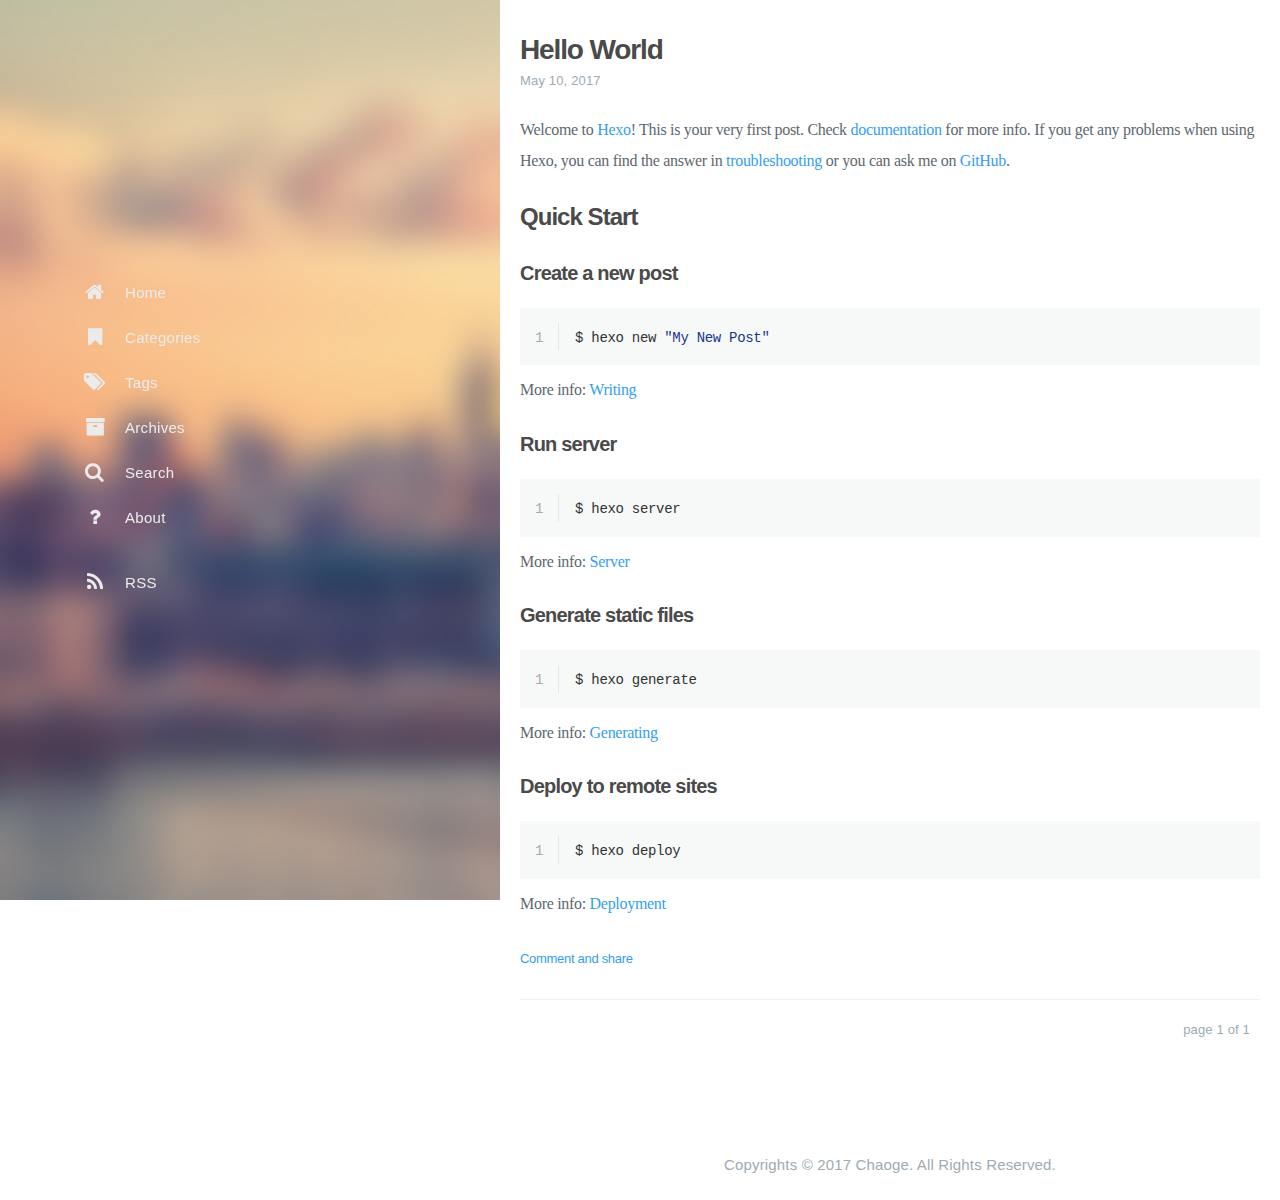
==== archives/index.html @ 32b18f2f "Site updated: 2017-05-10 16:02:55" ====
<!DOCTYPE html>
<html lang="null">
    
<head>
    <meta charset="UTF-8">
    <meta name="viewport" content="width=device-width, initial-scale=1">
    <meta name="generator" content="GOYO Site">
    <title>Archives - GOYO Site</title>
    <meta name="author" content="Chaoge">
    
    
    
    <meta property="og:type" content="blog">
<meta property="og:title" content="GOYO Site">
<meta property="og:url" content="http://dotpub.github.io/archives/index.html">
<meta property="og:site_name" content="GOYO Site">
<meta name="twitter:card" content="summary">
<meta name="twitter:title" content="GOYO Site">
    
    
        
    
    
    
    
    
    <!--STYLES-->
    <link rel="stylesheet" href="/assets/css/style-sxklfps8ywgfyyjcowvnb4gxdgt0zjts3hsguljmv9uqanxjbnitrovtbrek.min.css">
    <!--STYLES END-->
    
    
</head>

    <body>
        <div id="blog">
            <!-- Define author's picture -->


    

<header id="header" data-behavior="1">
    <i id="btn-open-sidebar" class="fa fa-lg fa-bars"></i>
    <div class="header-title">
        <a class="header-title-link" href="/ ">GOYO Site</a>
    </div>
    
        
            <a  class="header-right-picture "
                href="#about">
        
        
        </a>
    
</header>

            <!-- Define author's picture -->


<nav id="sidebar" data-behavior="1">
    <div class="sidebar-container">
        
        
            <ul class="sidebar-buttons">
            
                <li class="sidebar-button">
                    
                        <a  class="sidebar-button-link "
                             href="/ "
                            
                        >
                    
                        <i class="sidebar-button-icon fa fa-lg fa-home"></i>
                        <span class="sidebar-button-desc">Home</span>
                    </a>
            </li>
            
                <li class="sidebar-button">
                    
                        <a  class="sidebar-button-link "
                             href="/all-categories"
                            
                        >
                    
                        <i class="sidebar-button-icon fa fa-lg fa-bookmark"></i>
                        <span class="sidebar-button-desc">Categories</span>
                    </a>
            </li>
            
                <li class="sidebar-button">
                    
                        <a  class="sidebar-button-link "
                             href="/all-tags"
                            
                        >
                    
                        <i class="sidebar-button-icon fa fa-lg fa-tags"></i>
                        <span class="sidebar-button-desc">Tags</span>
                    </a>
            </li>
            
                <li class="sidebar-button">
                    
                        <a  class="sidebar-button-link "
                             href="/all-archives"
                            
                        >
                    
                        <i class="sidebar-button-icon fa fa-lg fa-archive"></i>
                        <span class="sidebar-button-desc">Archives</span>
                    </a>
            </li>
            
                <li class="sidebar-button">
                    
                        <a  class="sidebar-button-link open-algolia-search"
                             href="#search"
                            
                        >
                    
                        <i class="sidebar-button-icon fa fa-lg fa-search"></i>
                        <span class="sidebar-button-desc">Search</span>
                    </a>
            </li>
            
                <li class="sidebar-button">
                    
                        <a  class="sidebar-button-link "
                             href="#about"
                            
                        >
                    
                        <i class="sidebar-button-icon fa fa-lg fa-question"></i>
                        <span class="sidebar-button-desc">About</span>
                    </a>
            </li>
            
        </ul>
        
            <ul class="sidebar-buttons">
            
        </ul>
        
            <ul class="sidebar-buttons">
            
                <li class="sidebar-button">
                    
                        <a  class="sidebar-button-link "
                             href="/atom.xml"
                            
                        >
                    
                        <i class="sidebar-button-icon fa fa-lg fa-rss"></i>
                        <span class="sidebar-button-desc">RSS</span>
                    </a>
            </li>
            
        </ul>
        
    </div>
</nav>

            
            <div id="main" data-behavior="1"
                 class="
                        hasCoverMetaIn
                        ">
                
    <section class="postShorten-group main-content-wrap">
    
    
    <article class="postShorten postShorten--thumbnailimg-bottom" itemscope itemType="http://schema.org/BlogPosting">
        <div class="postShorten-wrap">
            
            <div class="postShorten-header">
                <h1 class="postShorten-title" itemprop="headline">
                    
                        <a class="link-unstyled" href="/2017/05/10/hello-world/">
                            Hello World
                        </a>
                    
                </h1>
                <div class="postShorten-meta">
    <time itemprop="datePublished" datetime="2017-05-10T15:37:18+08:00">
	
		    May 10, 2017
    	
    </time>
    
</div>

            </div>
            
                <div class="postShorten-content" itemprop="articleBody">
                    <p>Welcome to <a href="https://hexo.io/" target="_blank" rel="external">Hexo</a>! This is your very first post. Check <a href="https://hexo.io/docs/" target="_blank" rel="external">documentation</a> for more info. If you get any problems when using Hexo, you can find the answer in <a href="https://hexo.io/docs/troubleshooting.html" target="_blank" rel="external">troubleshooting</a> or you can ask me on <a href="https://github.com/hexojs/hexo/issues" target="_blank" rel="external">GitHub</a>.</p>
<h2 id="Quick-Start"><a href="#Quick-Start" class="headerlink" title="Quick Start"></a>Quick Start</h2><h3 id="Create-a-new-post"><a href="#Create-a-new-post" class="headerlink" title="Create a new post"></a>Create a new post</h3><figure class="highlight bash"><table><tr><td class="gutter"><pre><div class="line">1</div></pre></td><td class="code"><pre><div class="line">$ hexo new <span class="string">"My New Post"</span></div></pre></td></tr></table></figure>
<p>More info: <a href="https://hexo.io/docs/writing.html" target="_blank" rel="external">Writing</a></p>
<h3 id="Run-server"><a href="#Run-server" class="headerlink" title="Run server"></a>Run server</h3><figure class="highlight bash"><table><tr><td class="gutter"><pre><div class="line">1</div></pre></td><td class="code"><pre><div class="line">$ hexo server</div></pre></td></tr></table></figure>
<p>More info: <a href="https://hexo.io/docs/server.html" target="_blank" rel="external">Server</a></p>
<h3 id="Generate-static-files"><a href="#Generate-static-files" class="headerlink" title="Generate static files"></a>Generate static files</h3><figure class="highlight bash"><table><tr><td class="gutter"><pre><div class="line">1</div></pre></td><td class="code"><pre><div class="line">$ hexo generate</div></pre></td></tr></table></figure>
<p>More info: <a href="https://hexo.io/docs/generating.html" target="_blank" rel="external">Generating</a></p>
<h3 id="Deploy-to-remote-sites"><a href="#Deploy-to-remote-sites" class="headerlink" title="Deploy to remote sites"></a>Deploy to remote sites</h3><figure class="highlight bash"><table><tr><td class="gutter"><pre><div class="line">1</div></pre></td><td class="code"><pre><div class="line">$ hexo deploy</div></pre></td></tr></table></figure>
<p>More info: <a href="https://hexo.io/docs/deployment.html" target="_blank" rel="external">Deployment</a></p>

                    
                        
                    
                    
                        <p>
                            <a href="/2017/05/10/hello-world/#post-footer" class="postShorten-excerpt_link link">
                                Comment and share
                            </a>
                        </p>
                    
                </div>
            
        </div>
        
    </article>
    
    <div class="pagination-bar">
    <ul class="pagination">
        
        
        <li class="pagination-number">page 1 of 1</li>
    </ul>
</div>

</section>



                <footer id="footer" class="main-content-wrap">
    <span class="copyrights">
        Copyrights &copy; 2017 Chaoge. All Rights Reserved.
    </span>
</footer>

            </div>
            
        </div>
        


<div id="about">
    <div id="about-card">
        <div id="about-btn-close">
            <i class="fa fa-remove"></i>
        </div>
        
            <h4 id="about-card-name">Chaoge</h4>
        
            <div id="about-card-bio"><p>author.bio</p>
</div>
        
        
            <div id="about-card-job">
                <i class="fa fa-briefcase"></i>
                <br/>
                <p>author.job</p>

            </div>
        
        
    </div>
</div>

        <div id="algolia-search-modal" class="modal-container">
    <div class="modal">
        <div class="modal-header">
            <span class="close-button"><i class="fa fa-close"></i></span>
            <a href="https://algolia.com" target="_blank" rel="noopener" class="searchby-algolia text-color-light link-unstyled">
                <span class="searchby-algolia-text text-color-light text-small">by</span>
                <img class="searchby-algolia-logo" src="https://www.algolia.com/static_assets/images/press/downloads/algolia-light.svg">
            </a>
            <i class="search-icon fa fa-search"></i>
            <form id="algolia-search-form">
                <input type="text" id="algolia-search-input" name="search"
                    class="form-control input--large search-input" placeholder="Search "
                    />
            </form>
        </div>
        <div class="modal-body">
            <div class="no-result text-color-light text-center">no post found</div>
            <div class="results">
                
                <div class="media">
                    
                    <div class="media-body">
                        <a class="link-unstyled" href="http://dotpub.github.io/2017/05/10/hello-world/">
                            <h3 class="media-heading">Hello World</h3>
                        </a>
                        <span class="media-meta">
                            <span class="media-date text-small">
                                
                                    May 10, 2017
                                
                            </span>
                        </span>
                        <div class="media-content hide-xs font-merryweather"></div>
                    </div>
                    <div style="clear:both;"></div>
                    <hr>
                </div>
                
            </div>
        </div>
        <div class="modal-footer">
            <p class="results-count text-medium"
                data-message-zero="no post found"
                data-message-one="1 post found"
                data-message-other="{n} posts found">
                1 post found
            </p>
        </div>
    </div>
</div>

        
<div id="cover" style="background-image:url('/assets/images/cover.jpg');"></div>
        <!--SCRIPTS-->
<script src="/assets/js/script-ivwiy10zeb8fifc4swnhkwneuk64y53w2scmdmtp8thi9cqfxh31aowtroaz.min.js"></script>
<!--SCRIPTS END-->


    </body>
</html>
---- assets/css/style-sxklfps8ywgfyyjcowvnb4gxdgt0zjts3hsguljmv9uqanxjbnitrovtbrek.min.css ----
@charset "UTF-8";/*!
 *  Font Awesome 4.3.0 by @davegandy - http://fontawesome.io - @fontawesome
 *  License - http://fontawesome.io/license (Font: SIL OFL 1.1, CSS: MIT License)
 */.fa,.fa-stack{display:inline-block}.fancybox-nav,html{-webkit-tap-highlight-color:transparent}#header,.post-header-cover{-webkit-backface-visibility:hidden;-webkit-perspective:1000}@font-face{font-family:FontAwesome;src:url(../fonts/fontawesome-webfont.eot?v=4.3.0);src:url(../fonts/fontawesome-webfont.eot?#iefix&v=4.3.0) format('embedded-opentype'),url(../fonts/fontawesome-webfont.woff2?v=4.3.0) format('woff2'),url(../fonts/fontawesome-webfont.woff?v=4.3.0) format('woff'),url(../fonts/fontawesome-webfont.ttf?v=4.3.0) format('truetype'),url(../fonts/fontawesome-webfont.svg?v=4.3.0#fontawesomeregular) format('svg');font-weight:400;font-style:normal}.fa{font:normal normal normal 14px/1 FontAwesome;font-size:inherit;text-rendering:auto;-webkit-font-smoothing:antialiased;-moz-osx-font-smoothing:grayscale;transform:translate(0,0)}.fa-lg{font-size:1.33333333em;line-height:.75em;vertical-align:-15%}.fa-2x{font-size:2em}.fa-3x{font-size:3em}.fa-4x{font-size:4em}.fa-5x{font-size:5em}.fa-fw{width:1.28571429em;text-align:center}.fa-ul{padding-left:0;margin-left:2.14285714em;list-style-type:none}.fa-ul>li{position:relative}.fa-li{position:absolute;left:-2.14285714em;width:2.14285714em;top:.14285714em;text-align:center}.fa-li.fa-lg{left:-1.85714286em}.fa-border{padding:.2em .25em .15em;border:.08em solid #eee;border-radius:.1em}.pull-right{float:right}.pull-left{float:left}.fa.pull-left{margin-right:.3em}.fa.pull-right{margin-left:.3em}.fa-spin{-webkit-animation:fa-spin 2s infinite linear;animation:fa-spin 2s infinite linear}.fa-pulse{-webkit-animation:fa-spin 1s infinite steps(8);animation:fa-spin 1s infinite steps(8)}@-webkit-keyframes fa-spin{0%{-webkit-transform:rotate(0);transform:rotate(0)}100%{-webkit-transform:rotate(359deg);transform:rotate(359deg)}}@keyframes fa-spin{0%{-webkit-transform:rotate(0);transform:rotate(0)}100%{-webkit-transform:rotate(359deg);transform:rotate(359deg)}}.fa-rotate-90{filter:progid:DXImageTransform.Microsoft.BasicImage(rotation=1);-webkit-transform:rotate(90deg);-ms-transform:rotate(90deg);transform:rotate(90deg)}.fa-rotate-180{filter:progid:DXImageTransform.Microsoft.BasicImage(rotation=2);-webkit-transform:rotate(180deg);-ms-transform:rotate(180deg);transform:rotate(180deg)}.fa-rotate-270{filter:progid:DXImageTransform.Microsoft.BasicImage(rotation=3);-webkit-transform:rotate(270deg);-ms-transform:rotate(270deg);transform:rotate(270deg)}.fa-flip-horizontal{filter:progid:DXImageTransform.Microsoft.BasicImage(rotation=0, mirror=1);-webkit-transform:scale(-1,1);-ms-transform:scale(-1,1);transform:scale(-1,1)}.fa-flip-vertical{filter:progid:DXImageTransform.Microsoft.BasicImage(rotation=2, mirror=1);-webkit-transform:scale(1,-1);-ms-transform:scale(1,-1);transform:scale(1,-1)}:root .fa-flip-horizontal,:root .fa-flip-vertical,:root .fa-rotate-180,:root .fa-rotate-270,:root .fa-rotate-90{filter:none}.fa-stack{position:relative;width:2em;height:2em;line-height:2em;vertical-align:middle}.fa-stack-1x,.fa-stack-2x{position:absolute;left:0;width:100%;text-align:center}.fa-stack-1x{line-height:inherit}.fa-stack-2x{font-size:2em}.fa-inverse{color:#fff}.fa-glass:before{content:"\f000"}.fa-music:before{content:"\f001"}.fa-search:before{content:"\f002"}.fa-envelope-o:before{content:"\f003"}.fa-heart:before{content:"\f004"}.fa-star:before{content:"\f005"}.fa-star-o:before{content:"\f006"}.fa-user:before{content:"\f007"}.fa-film:before{content:"\f008"}.fa-th-large:before{content:"\f009"}.fa-th:before{content:"\f00a"}.fa-th-list:before{content:"\f00b"}.fa-check:before{content:"\f00c"}.fa-close:before,.fa-remove:before,.fa-times:before{content:"\f00d"}.fa-search-plus:before{content:"\f00e"}.fa-search-minus:before{content:"\f010"}.fa-power-off:before{content:"\f011"}.fa-signal:before{content:"\f012"}.fa-cog:before,.fa-gear:before{content:"\f013"}.fa-trash-o:before{content:"\f014"}.fa-home:before{content:"\f015"}.fa-file-o:before{content:"\f016"}.fa-clock-o:before{content:"\f017"}.fa-road:before{content:"\f018"}.fa-download:before{content:"\f019"}.fa-arrow-circle-o-down:before{content:"\f01a"}.fa-arrow-circle-o-up:before{content:"\f01b"}.fa-inbox:before{content:"\f01c"}.fa-play-circle-o:before{content:"\f01d"}.fa-repeat:before,.fa-rotate-right:before{content:"\f01e"}.fa-refresh:before{content:"\f021"}.fa-list-alt:before{content:"\f022"}.fa-lock:before{content:"\f023"}.fa-flag:before{content:"\f024"}.fa-headphones:before{content:"\f025"}.fa-volume-off:before{content:"\f026"}.fa-volume-down:before{content:"\f027"}.fa-volume-up:before{content:"\f028"}.fa-qrcode:before{content:"\f029"}.fa-barcode:before{content:"\f02a"}.fa-tag:before{content:"\f02b"}.fa-tags:before{content:"\f02c"}.fa-book:before{content:"\f02d"}.fa-bookmark:before{content:"\f02e"}.fa-print:before{content:"\f02f"}.fa-camera:before{content:"\f030"}.fa-font:before{content:"\f031"}.fa-bold:before{content:"\f032"}.fa-italic:before{content:"\f033"}.fa-text-height:before{content:"\f034"}.fa-text-width:before{content:"\f035"}.fa-align-left:before{content:"\f036"}.fa-align-center:before{content:"\f037"}.fa-align-right:before{content:"\f038"}.fa-align-justify:before{content:"\f039"}.fa-list:before{content:"\f03a"}.fa-dedent:before,.fa-outdent:before{content:"\f03b"}.fa-indent:before{content:"\f03c"}.fa-video-camera:before{content:"\f03d"}.fa-image:before,.fa-photo:before,.fa-picture-o:before{content:"\f03e"}.fa-pencil:before{content:"\f040"}.fa-map-marker:before{content:"\f041"}.fa-adjust:before{content:"\f042"}.fa-tint:before{content:"\f043"}.fa-edit:before,.fa-pencil-square-o:before{content:"\f044"}.fa-share-square-o:before{content:"\f045"}.fa-check-square-o:before{content:"\f046"}.fa-arrows:before{content:"\f047"}.fa-step-backward:before{content:"\f048"}.fa-fast-backward:before{content:"\f049"}.fa-backward:before{content:"\f04a"}.fa-play:before{content:"\f04b"}.fa-pause:before{content:"\f04c"}.fa-stop:before{content:"\f04d"}.fa-forward:before{content:"\f04e"}.fa-fast-forward:before{content:"\f050"}.fa-step-forward:before{content:"\f051"}.fa-eject:before{content:"\f052"}.fa-chevron-left:before{content:"\f053"}.fa-chevron-right:before{content:"\f054"}.fa-plus-circle:before{content:"\f055"}.fa-minus-circle:before{content:"\f056"}.fa-times-circle:before{content:"\f057"}.fa-check-circle:before{content:"\f058"}.fa-question-circle:before{content:"\f059"}.alert.info:not(.no-icon):before,.fa-info-circle:before{content:"\f05a"}.fa-crosshairs:before{content:"\f05b"}.fa-times-circle-o:before{content:"\f05c"}.fa-check-circle-o:before{content:"\f05d"}.fa-ban:before{content:"\f05e"}.fa-arrow-left:before{content:"\f060"}.fa-arrow-right:before{content:"\f061"}.fa-arrow-up:before{content:"\f062"}.fa-arrow-down:before{content:"\f063"}.fa-mail-forward:before,.fa-share:before{content:"\f064"}.fa-expand:before{content:"\f065"}.fa-compress:before{content:"\f066"}.fa-plus:before{content:"\f067"}.fa-minus:before{content:"\f068"}.fa-asterisk:before{content:"\f069"}.fa-exclamation-circle:before{content:"\f06a"}.fa-gift:before{content:"\f06b"}.fa-leaf:before{content:"\f06c"}.fa-fire:before{content:"\f06d"}.fa-eye:before{content:"\f06e"}.fa-eye-slash:before{content:"\f070"}.fa-exclamation-triangle:before,.fa-warning:before{content:"\f071"}.fa-plane:before{content:"\f072"}.fa-calendar:before{content:"\f073"}.fa-random:before{content:"\f074"}.fa-comment:before{content:"\f075"}.fa-magnet:before{content:"\f076"}.fa-chevron-up:before{content:"\f077"}.fa-chevron-down:before{content:"\f078"}.fa-retweet:before{content:"\f079"}.fa-shopping-cart:before{content:"\f07a"}.fa-folder:before{content:"\f07b"}.fa-folder-open:before{content:"\f07c"}.fa-arrows-v:before{content:"\f07d"}.fa-arrows-h:before{content:"\f07e"}.fa-bar-chart-o:before,.fa-bar-chart:before{content:"\f080"}.fa-twitter-square:before{content:"\f081"}.fa-facebook-square:before{content:"\f082"}.fa-camera-retro:before{content:"\f083"}.fa-key:before{content:"\f084"}.fa-cogs:before,.fa-gears:before{content:"\f085"}.fa-comments:before{content:"\f086"}.fa-thumbs-o-up:before{content:"\f087"}.fa-thumbs-o-down:before{content:"\f088"}.fa-star-half:before{content:"\f089"}.fa-heart-o:before{content:"\f08a"}.fa-sign-out:before{content:"\f08b"}.fa-linkedin-square:before{content:"\f08c"}.fa-thumb-tack:before{content:"\f08d"}.fa-external-link:before{content:"\f08e"}.fa-sign-in:before{content:"\f090"}.fa-trophy:before{content:"\f091"}.fa-github-square:before{content:"\f092"}.fa-upload:before{content:"\f093"}.fa-lemon-o:before{content:"\f094"}.fa-phone:before{content:"\f095"}.fa-square-o:before{content:"\f096"}.fa-bookmark-o:before{content:"\f097"}.fa-phone-square:before{content:"\f098"}.fa-twitter:before{content:"\f099"}.fa-facebook-f:before,.fa-facebook:before{content:"\f09a"}.fa-github:before{content:"\f09b"}.fa-unlock:before{content:"\f09c"}.fa-credit-card:before{content:"\f09d"}.fa-rss:before{content:"\f09e"}.fa-hdd-o:before{content:"\f0a0"}.fa-bullhorn:before{content:"\f0a1"}.fa-bell:before{content:"\f0f3"}.fa-certificate:before{content:"\f0a3"}.fa-hand-o-right:before{content:"\f0a4"}.fa-hand-o-left:before{content:"\f0a5"}.fa-hand-o-up:before{content:"\f0a6"}.fa-hand-o-down:before{content:"\f0a7"}.fa-arrow-circle-left:before{content:"\f0a8"}.fa-arrow-circle-right:before{content:"\f0a9"}.fa-arrow-circle-up:before{content:"\f0aa"}.fa-arrow-circle-down:before{content:"\f0ab"}.fa-globe:before{content:"\f0ac"}.fa-wrench:before{content:"\f0ad"}.fa-tasks:before{content:"\f0ae"}.fa-filter:before{content:"\f0b0"}.fa-briefcase:before{content:"\f0b1"}.fa-arrows-alt:before{content:"\f0b2"}.fa-group:before,.fa-users:before{content:"\f0c0"}.fa-chain:before,.fa-link:before{content:"\f0c1"}.fa-cloud:before{content:"\f0c2"}.fa-flask:before{content:"\f0c3"}.fa-cut:before,.fa-scissors:before{content:"\f0c4"}.fa-copy:before,.fa-files-o:before{content:"\f0c5"}.fa-paperclip:before{content:"\f0c6"}.fa-floppy-o:before,.fa-save:before{content:"\f0c7"}.fa-square:before{content:"\f0c8"}.fa-bars:before,.fa-navicon:before,.fa-reorder:before{content:"\f0c9"}.fa-list-ul:before{content:"\f0ca"}.fa-list-ol:before{content:"\f0cb"}.fa-strikethrough:before{content:"\f0cc"}.fa-underline:before{content:"\f0cd"}.fa-table:before{content:"\f0ce"}.fa-magic:before{content:"\f0d0"}.fa-truck:before{content:"\f0d1"}.fa-pinterest:before{content:"\f0d2"}.fa-pinterest-square:before{content:"\f0d3"}.fa-google-plus-square:before{content:"\f0d4"}.fa-google-plus:before{content:"\f0d5"}.fa-money:before{content:"\f0d6"}.fa-caret-down:before{content:"\f0d7"}.fa-caret-up:before{content:"\f0d8"}.fa-caret-left:before{content:"\f0d9"}.fa-caret-right:before{content:"\f0da"}.fa-columns:before{content:"\f0db"}.fa-sort:before,.fa-unsorted:before{content:"\f0dc"}.fa-sort-desc:before,.fa-sort-down:before{content:"\f0dd"}.fa-sort-asc:before,.fa-sort-up:before{content:"\f0de"}.fa-envelope:before{content:"\f0e0"}.fa-linkedin:before{content:"\f0e1"}.fa-rotate-left:before,.fa-undo:before{content:"\f0e2"}.fa-gavel:before,.fa-legal:before{content:"\f0e3"}.fa-dashboard:before,.fa-tachometer:before{content:"\f0e4"}.fa-comment-o:before{content:"\f0e5"}.fa-comments-o:before{content:"\f0e6"}.fa-bolt:before,.fa-flash:before{content:"\f0e7"}.fa-sitemap:before{content:"\f0e8"}.fa-umbrella:before{content:"\f0e9"}.fa-clipboard:before,.fa-paste:before{content:"\f0ea"}.fa-lightbulb-o:before{content:"\f0eb"}.fa-exchange:before{content:"\f0ec"}.fa-cloud-download:before{content:"\f0ed"}.fa-cloud-upload:before{content:"\f0ee"}.fa-user-md:before{content:"\f0f0"}.fa-stethoscope:before{content:"\f0f1"}.fa-suitcase:before{content:"\f0f2"}.fa-bell-o:before{content:"\f0a2"}.fa-coffee:before{content:"\f0f4"}.fa-cutlery:before{content:"\f0f5"}.fa-file-text-o:before{content:"\f0f6"}.fa-building-o:before{content:"\f0f7"}.fa-hospital-o:before{content:"\f0f8"}.fa-ambulance:before{content:"\f0f9"}.fa-medkit:before{content:"\f0fa"}.fa-fighter-jet:before{content:"\f0fb"}.fa-beer:before{content:"\f0fc"}.fa-h-square:before{content:"\f0fd"}.fa-plus-square:before{content:"\f0fe"}.fa-angle-double-left:before{content:"\f100"}.fa-angle-double-right:before{content:"\f101"}.fa-angle-double-up:before{content:"\f102"}.fa-angle-double-down:before{content:"\f103"}.fa-angle-left:before{content:"\f104"}.fa-angle-right:before{content:"\f105"}.fa-angle-up:before{content:"\f106"}.fa-angle-down:before{content:"\f107"}.fa-desktop:before{content:"\f108"}.fa-laptop:before{content:"\f109"}.fa-tablet:before{content:"\f10a"}.fa-mobile-phone:before,.fa-mobile:before{content:"\f10b"}.fa-circle-o:before{content:"\f10c"}.fa-quote-left:before{content:"\f10d"}.fa-quote-right:before{content:"\f10e"}.fa-spinner:before{content:"\f110"}.fa-circle:before{content:"\f111"}.fa-mail-reply:before,.fa-reply:before{content:"\f112"}.fa-github-alt:before{content:"\f113"}.fa-folder-o:before{content:"\f114"}.fa-folder-open-o:before{content:"\f115"}.fa-smile-o:before{content:"\f118"}.fa-frown-o:before{content:"\f119"}.fa-meh-o:before{content:"\f11a"}.fa-gamepad:before{content:"\f11b"}.fa-keyboard-o:before{content:"\f11c"}.fa-flag-o:before{content:"\f11d"}.fa-flag-checkered:before{content:"\f11e"}.fa-terminal:before{content:"\f120"}.fa-code:before{content:"\f121"}.fa-mail-reply-all:before,.fa-reply-all:before{content:"\f122"}.fa-star-half-empty:before,.fa-star-half-full:before,.fa-star-half-o:before{content:"\f123"}.fa-location-arrow:before{content:"\f124"}.fa-crop:before{content:"\f125"}.fa-code-fork:before{content:"\f126"}.fa-chain-broken:before,.fa-unlink:before{content:"\f127"}.fa-question:before{content:"\f128"}.fa-info:before{content:"\f129"}.fa-exclamation:before{content:"\f12a"}.fa-superscript:before{content:"\f12b"}.fa-subscript:before{content:"\f12c"}.fa-eraser:before{content:"\f12d"}.fa-puzzle-piece:before{content:"\f12e"}.fa-microphone:before{content:"\f130"}.fa-microphone-slash:before{content:"\f131"}.fa-shield:before{content:"\f132"}.fa-calendar-o:before{content:"\f133"}.fa-fire-extinguisher:before{content:"\f134"}.fa-rocket:before{content:"\f135"}.fa-maxcdn:before{content:"\f136"}.fa-chevron-circle-left:before{content:"\f137"}.fa-chevron-circle-right:before{content:"\f138"}.fa-chevron-circle-up:before{content:"\f139"}.fa-chevron-circle-down:before{content:"\f13a"}.fa-html5:before{content:"\f13b"}.fa-css3:before{content:"\f13c"}.fa-anchor:before{content:"\f13d"}.fa-unlock-alt:before{content:"\f13e"}.fa-bullseye:before{content:"\f140"}.fa-ellipsis-h:before{content:"\f141"}.fa-ellipsis-v:before{content:"\f142"}.fa-rss-square:before{content:"\f143"}.fa-play-circle:before{content:"\f144"}.fa-ticket:before{content:"\f145"}.fa-minus-square:before{content:"\f146"}.fa-minus-square-o:before{content:"\f147"}.fa-level-up:before{content:"\f148"}.fa-level-down:before{content:"\f149"}.fa-check-square:before{content:"\f14a"}.fa-pencil-square:before{content:"\f14b"}.fa-external-link-square:before{content:"\f14c"}.fa-share-square:before{content:"\f14d"}.fa-compass:before{content:"\f14e"}.fa-caret-square-o-down:before,.fa-toggle-down:before{content:"\f150"}.fa-caret-square-o-up:before,.fa-toggle-up:before{content:"\f151"}.fa-caret-square-o-right:before,.fa-toggle-right:before{content:"\f152"}.fa-eur:before,.fa-euro:before{content:"\f153"}.fa-gbp:before{content:"\f154"}.fa-dollar:before,.fa-usd:before{content:"\f155"}.fa-inr:before,.fa-rupee:before{content:"\f156"}.fa-cny:before,.fa-jpy:before,.fa-rmb:before,.fa-yen:before{content:"\f157"}.fa-rouble:before,.fa-rub:before,.fa-ruble:before{content:"\f158"}.fa-krw:before,.fa-won:before{content:"\f159"}.fa-bitcoin:before,.fa-btc:before{content:"\f15a"}.fa-file:before{content:"\f15b"}.fa-file-text:before{content:"\f15c"}.fa-sort-alpha-asc:before{content:"\f15d"}.fa-sort-alpha-desc:before{content:"\f15e"}.fa-sort-amount-asc:before{content:"\f160"}.fa-sort-amount-desc:before{content:"\f161"}.fa-sort-numeric-asc:before{content:"\f162"}.fa-sort-numeric-desc:before{content:"\f163"}.fa-thumbs-up:before{content:"\f164"}.fa-thumbs-down:before{content:"\f165"}.fa-youtube-square:before{content:"\f166"}.fa-youtube:before{content:"\f167"}.fa-xing:before{content:"\f168"}.fa-xing-square:before{content:"\f169"}.fa-youtube-play:before{content:"\f16a"}.fa-dropbox:before{content:"\f16b"}.fa-stack-overflow:before{content:"\f16c"}.fa-instagram:before{content:"\f16d"}.fa-flickr:before{content:"\f16e"}.fa-adn:before{content:"\f170"}.fa-bitbucket:before{content:"\f171"}.fa-bitbucket-square:before{content:"\f172"}.fa-tumblr:before{content:"\f173"}.fa-tumblr-square:before{content:"\f174"}.fa-long-arrow-down:before{content:"\f175"}.fa-long-arrow-up:before{content:"\f176"}.fa-long-arrow-left:before{content:"\f177"}.fa-long-arrow-right:before{content:"\f178"}.fa-apple:before{content:"\f179"}.fa-windows:before{content:"\f17a"}.fa-android:before{content:"\f17b"}.fa-linux:before{content:"\f17c"}.fa-dribbble:before{content:"\f17d"}.fa-skype:before{content:"\f17e"}.fa-foursquare:before{content:"\f180"}.fa-trello:before{content:"\f181"}.fa-female:before{content:"\f182"}.fa-male:before{content:"\f183"}.fa-gittip:before,.fa-gratipay:before{content:"\f184"}.fa-sun-o:before{content:"\f185"}.fa-moon-o:before{content:"\f186"}.fa-archive:before{content:"\f187"}.fa-bug:before{content:"\f188"}.fa-vk:before{content:"\f189"}.fa-weibo:before{content:"\f18a"}.fa-renren:before{content:"\f18b"}.fa-pagelines:before{content:"\f18c"}.fa-stack-exchange:before{content:"\f18d"}.fa-arrow-circle-o-right:before{content:"\f18e"}.fa-arrow-circle-o-left:before{content:"\f190"}.fa-caret-square-o-left:before,.fa-toggle-left:before{content:"\f191"}.fa-dot-circle-o:before{content:"\f192"}.fa-wheelchair:before{content:"\f193"}.fa-vimeo-square:before{content:"\f194"}.fa-try:before,.fa-turkish-lira:before{content:"\f195"}.fa-plus-square-o:before{content:"\f196"}.fa-space-shuttle:before{content:"\f197"}.fa-slack:before{content:"\f198"}.fa-envelope-square:before{content:"\f199"}.fa-wordpress:before{content:"\f19a"}.fa-openid:before{content:"\f19b"}.fa-bank:before,.fa-institution:before,.fa-university:before{content:"\f19c"}.fa-graduation-cap:before,.fa-mortar-board:before{content:"\f19d"}.fa-yahoo:before{content:"\f19e"}.fa-google:before{content:"\f1a0"}.fa-reddit:before{content:"\f1a1"}.fa-reddit-square:before{content:"\f1a2"}.fa-stumbleupon-circle:before{content:"\f1a3"}.fa-stumbleupon:before{content:"\f1a4"}.fa-delicious:before{content:"\f1a5"}.fa-digg:before{content:"\f1a6"}.fa-pied-piper:before{content:"\f1a7"}.fa-pied-piper-alt:before{content:"\f1a8"}.fa-drupal:before{content:"\f1a9"}.fa-joomla:before{content:"\f1aa"}.fa-language:before{content:"\f1ab"}.fa-fax:before{content:"\f1ac"}.fa-building:before{content:"\f1ad"}.fa-child:before{content:"\f1ae"}.fa-paw:before{content:"\f1b0"}.fa-spoon:before{content:"\f1b1"}.fa-cube:before{content:"\f1b2"}.fa-cubes:before{content:"\f1b3"}.fa-behance:before{content:"\f1b4"}.fa-behance-square:before{content:"\f1b5"}.fa-steam:before{content:"\f1b6"}.fa-steam-square:before{content:"\f1b7"}.fa-recycle:before{content:"\f1b8"}.fa-automobile:before,.fa-car:before{content:"\f1b9"}.fa-cab:before,.fa-taxi:before{content:"\f1ba"}.fa-tree:before{content:"\f1bb"}.fa-spotify:before{content:"\f1bc"}.fa-deviantart:before{content:"\f1bd"}.fa-soundcloud:before{content:"\f1be"}.fa-database:before{content:"\f1c0"}.fa-file-pdf-o:before{content:"\f1c1"}.fa-file-word-o:before{content:"\f1c2"}.fa-file-excel-o:before{content:"\f1c3"}.fa-file-powerpoint-o:before{content:"\f1c4"}.fa-file-image-o:before,.fa-file-photo-o:before,.fa-file-picture-o:before{content:"\f1c5"}.fa-file-archive-o:before,.fa-file-zip-o:before{content:"\f1c6"}.fa-file-audio-o:before,.fa-file-sound-o:before{content:"\f1c7"}.fa-file-movie-o:before,.fa-file-video-o:before{content:"\f1c8"}.fa-file-code-o:before{content:"\f1c9"}.fa-vine:before{content:"\f1ca"}.fa-codepen:before{content:"\f1cb"}.fa-jsfiddle:before{content:"\f1cc"}.fa-life-bouy:before,.fa-life-buoy:before,.fa-life-ring:before,.fa-life-saver:before,.fa-support:before{content:"\f1cd"}.fa-circle-o-notch:before{content:"\f1ce"}.fa-ra:before,.fa-rebel:before{content:"\f1d0"}.fa-empire:before,.fa-ge:before{content:"\f1d1"}.fa-git-square:before{content:"\f1d2"}.fa-git:before{content:"\f1d3"}.fa-hacker-news:before{content:"\f1d4"}.fa-tencent-weibo:before{content:"\f1d5"}.fa-qq:before{content:"\f1d6"}.fa-wechat:before,.fa-weixin:before{content:"\f1d7"}.fa-paper-plane:before,.fa-send:before{content:"\f1d8"}.fa-paper-plane-o:before,.fa-send-o:before{content:"\f1d9"}.fa-history:before{content:"\f1da"}.fa-circle-thin:before,.fa-genderless:before{content:"\f1db"}.fa-header:before{content:"\f1dc"}.fa-paragraph:before{content:"\f1dd"}.fa-sliders:before{content:"\f1de"}.fa-share-alt:before{content:"\f1e0"}.fa-share-alt-square:before{content:"\f1e1"}.fa-bomb:before{content:"\f1e2"}.fa-futbol-o:before,.fa-soccer-ball-o:before{content:"\f1e3"}.fa-tty:before{content:"\f1e4"}.fa-binoculars:before{content:"\f1e5"}.fa-plug:before{content:"\f1e6"}.fa-slideshare:before{content:"\f1e7"}.fa-twitch:before{content:"\f1e8"}.fa-yelp:before{content:"\f1e9"}.fa-newspaper-o:before{content:"\f1ea"}.fa-wifi:before{content:"\f1eb"}.fa-calculator:before{content:"\f1ec"}.fa-paypal:before{content:"\f1ed"}.fa-google-wallet:before{content:"\f1ee"}.fa-cc-visa:before{content:"\f1f0"}.fa-cc-mastercard:before{content:"\f1f1"}.fa-cc-discover:before{content:"\f1f2"}.fa-cc-amex:before{content:"\f1f3"}.fa-cc-paypal:before{content:"\f1f4"}.fa-cc-stripe:before{content:"\f1f5"}.fa-bell-slash:before{content:"\f1f6"}.fa-bell-slash-o:before{content:"\f1f7"}.fa-trash:before{content:"\f1f8"}.fa-copyright:before{content:"\f1f9"}.fa-at:before{content:"\f1fa"}.fa-eyedropper:before{content:"\f1fb"}.fa-paint-brush:before{content:"\f1fc"}.fa-birthday-cake:before{content:"\f1fd"}.fa-area-chart:before{content:"\f1fe"}.fa-pie-chart:before{content:"\f200"}.fa-line-chart:before{content:"\f201"}.fa-lastfm:before{content:"\f202"}.fa-lastfm-square:before{content:"\f203"}.fa-toggle-off:before{content:"\f204"}.fa-toggle-on:before{content:"\f205"}.fa-bicycle:before{content:"\f206"}.fa-bus:before{content:"\f207"}.fa-ioxhost:before{content:"\f208"}.fa-angellist:before{content:"\f209"}.fa-cc:before{content:"\f20a"}.fa-ils:before,.fa-shekel:before,.fa-sheqel:before{content:"\f20b"}.fa-meanpath:before{content:"\f20c"}.fa-buysellads:before{content:"\f20d"}.fa-connectdevelop:before{content:"\f20e"}.fa-dashcube:before{content:"\f210"}.fa-forumbee:before{content:"\f211"}.fa-leanpub:before{content:"\f212"}.fa-sellsy:before{content:"\f213"}.fa-shirtsinbulk:before{content:"\f214"}.fa-simplybuilt:before{content:"\f215"}.fa-skyatlas:before{content:"\f216"}.fa-cart-plus:before{content:"\f217"}.fa-cart-arrow-down:before{content:"\f218"}.fa-diamond:before{content:"\f219"}.fa-ship:before{content:"\f21a"}.fa-user-secret:before{content:"\f21b"}.fa-motorcycle:before{content:"\f21c"}.fa-street-view:before{content:"\f21d"}.fa-heartbeat:before{content:"\f21e"}.fa-venus:before{content:"\f221"}.fa-mars:before{content:"\f222"}.fa-mercury:before{content:"\f223"}.fa-transgender:before{content:"\f224"}.fa-transgender-alt:before{content:"\f225"}.fa-venus-double:before{content:"\f226"}.fa-mars-double:before{content:"\f227"}.fa-venus-mars:before{content:"\f228"}.fa-mars-stroke:before{content:"\f229"}.fa-mars-stroke-v:before{content:"\f22a"}.fa-mars-stroke-h:before{content:"\f22b"}.fa-neuter:before{content:"\f22c"}.fa-facebook-official:before{content:"\f230"}.fa-pinterest-p:before{content:"\f231"}.fa-whatsapp:before{content:"\f232"}.fa-server:before{content:"\f233"}.fa-user-plus:before{content:"\f234"}.fa-user-times:before{content:"\f235"}.fa-bed:before,.fa-hotel:before{content:"\f236"}.fa-viacoin:before{content:"\f237"}.fa-train:before{content:"\f238"}.fa-subway:before{content:"\f239"}.fa-medium:before{content:"\f23a"}#fancybox-thumbs{position:fixed;left:0;width:100%;overflow:hidden;z-index:8050}#fancybox-thumbs.bottom{bottom:2px}#fancybox-thumbs.top{top:2px}#fancybox-thumbs ul{position:relative;list-style:none;margin:0;padding:0}#fancybox-thumbs ul li{float:left;padding:1px;opacity:.5}#fancybox-thumbs ul li.active{opacity:.75;padding:0;border:1px solid #fff}#fancybox-thumbs ul li:hover{opacity:1}#fancybox-thumbs ul li a{display:block;position:relative;overflow:hidden;border:1px solid #222;background:#111;outline:0}#fancybox-thumbs ul li img{display:block;position:relative;border:0;padding:0;max-width:none}/*! fancyBox v2.1.5 fancyapps.com | fancyapps.com/fancybox/#license */.fancybox-image,.fancybox-inner,.fancybox-nav,.fancybox-nav span,.fancybox-outer,.fancybox-skin,.fancybox-tmp,.fancybox-wrap,.fancybox-wrap iframe,.fancybox-wrap object{padding:0;margin:0;border:0;outline:0;vertical-align:top}.fancybox-wrap{position:absolute;top:0;left:0;z-index:8020}.fancybox-inner,.fancybox-outer,.fancybox-skin{position:relative}.fancybox-skin{background:#f9f9f9;color:#444;text-shadow:none;-webkit-border-radius:4px;-moz-border-radius:4px;border-radius:4px}.fancybox-opened{z-index:8030}.fancybox-opened .fancybox-skin{-webkit-box-shadow:0 10px 25px rgba(0,0,0,.5);-moz-box-shadow:0 10px 25px rgba(0,0,0,.5);box-shadow:0 10px 25px rgba(0,0,0,.5)}.fancybox-inner{overflow:hidden}.fancybox-type-iframe .fancybox-inner{-webkit-overflow-scrolling:touch}.fancybox-error{color:#444;font:14px/20px "Helvetica Neue",Helvetica,Arial,sans-serif;margin:0;padding:15px;white-space:nowrap}.fancybox-iframe,.fancybox-image{display:block;width:100%;height:100%}.fancybox-image{max-width:100%;max-height:100%}#fancybox-loading,.fancybox-close,.fancybox-next span,.fancybox-prev span{background-image:url(../images/fancybox_sprite.png)}#fancybox-loading{position:fixed;top:50%;left:50%;margin-top:-22px;margin-left:-22px;background-position:0 -108px;opacity:.8;cursor:pointer;z-index:8060}.fancybox-close,.fancybox-nav,.fancybox-nav span{z-index:8040;position:absolute;cursor:pointer}#fancybox-loading div{width:44px;height:44px;background:url(../images/fancybox_loading.gif) center center no-repeat}.fancybox-close{top:-18px;right:-18px;width:36px;height:36px}.fancybox-nav{top:0;width:40%;height:100%;text-decoration:none;background:url(../images/blank.gif)}.fancybox-prev{left:0}.fancybox-next{right:0}.fancybox-nav span{top:50%;width:36px;height:34px;margin-top:-18px;visibility:hidden}#about,#blog,#cover,body{height:100%}.fancybox-prev span{left:10px;background-position:0 -36px}.fancybox-next span{right:10px;background-position:0 -72px}.fancybox-nav:hover span{visibility:visible}.fancybox-tmp{position:absolute;top:-99999px;left:-99999px;visibility:hidden;max-width:99999px;max-height:99999px;overflow:visible!important}#about,#blog,#cover{top:0;left:0}.fancybox-lock,.fancybox-lock body{overflow:hidden!important}.fancybox-lock{width:auto}.fancybox-lock-test{overflow-y:hidden!important}.fancybox-overlay{position:absolute;top:0;left:0;overflow:hidden;display:none;z-index:8010;background:url(../images/fancybox_overlay.png)}.fancybox-overlay-fixed{position:fixed;bottom:0;right:0}.fancybox-lock .fancybox-overlay{overflow:auto;overflow-y:scroll}.fancybox-title{visibility:hidden;font:400 13px/20px "Helvetica Neue",Helvetica,Arial,sans-serif;position:relative;text-shadow:none;z-index:8050}body,h1,h2,h3,h4,h5,h6,html{font-family:"Open Sans",sans-serif}dl dt,h1,h2,h3,h4,h5,h6,table th{font-weight:700}.fancybox-opened .fancybox-title{visibility:visible}.fancybox-title-float-wrap{position:absolute;bottom:0;right:50%;margin-bottom:-35px;z-index:8050;text-align:center}.fancybox-title-float-wrap .child{display:inline-block;margin-right:-100%;padding:2px 20px;background:0 0;background:rgba(0,0,0,.8);-webkit-border-radius:15px;-moz-border-radius:15px;border-radius:15px;text-shadow:0 1px 2px #222;color:#FFF;font-weight:700;line-height:24px;white-space:nowrap}.fancybox-title-outside-wrap{position:relative;margin-top:10px;color:#fff}blockquote>p:first-child,body,pre>code{margin:0}.fancybox-title-inside-wrap{padding-top:10px}.fancybox-title-over-wrap{position:absolute;bottom:0;left:0;color:#fff;padding:10px;background:#000;background:rgba(0,0,0,.8)}table td,table th{padding:5px 10px}@media only screen and (-webkit-min-device-pixel-ratio:1.5),only screen and (min--moz-device-pixel-ratio:1.5),only screen and (min-device-pixel-ratio:1.5){#fancybox-loading,.fancybox-close,.fancybox-next span,.fancybox-prev span{background-image:url(../images/fancybox_sprite@2x.png);background-size:44px 152px}#fancybox-loading div{background-image:url(../images/fancybox_loading@2x.gif);background-size:24px 24px}}#about,#sidebar{background:rgba(17,26,35,0)}@font-face{font-family:'Open Sans';font-style:normal;font-weight:400;src:local("Open Sans"),local("OpenSans"),url(https://fonts.gstatic.com/s/opensans/v10/cJZKeOuBrn4kERxqtaUH3SZ2oysoEQEeKwjgmXLRnTc.ttf) format("truetype")}@font-face{font-family:'Open Sans';font-style:normal;font-weight:700;src:local("Open Sans Bold"),local("OpenSans-Bold"),url(https://fonts.gstatic.com/s/opensans/v10/k3k702ZOKiLJc3WVjuplzJS3E-kSBmtLoNJPDtbj2Pk.ttf) format("truetype")}@font-face{font-family:Merriweather;font-style:normal;font-weight:300;src:local("Merriweather Light"),local("Merriweather-Light"),url(https://fonts.gstatic.com/s/merriweather/v8/ZvcMqxEwPfh2qDWBPxn6nk7nEl83IKQRaQwpv_tz1Eg.ttf) format("truetype")}@font-face{font-family:Merriweather;font-style:normal;font-weight:400;src:local("Merriweather"),url(https://fonts.gstatic.com/s/merriweather/v8/RFda8w1V0eDZheqfcyQ4EJS3E-kSBmtLoNJPDtbj2Pk.ttf) format("truetype")}@font-face{font-family:Merriweather;font-style:normal;font-weight:700;src:local("Merriweather Bold"),local("Merriweather-Bold"),url(https://fonts.gstatic.com/s/merriweather/v8/ZvcMqxEwPfh2qDWBPxn6nv83cGrqhiQgWmjXfohD0fc.ttf) format("truetype")}@font-face{font-family:Merriweather;font-style:italic;font-weight:300;src:local("Merriweather Light Italic"),local("Merriweather-LightItalic"),url(https://fonts.gstatic.com/s/merriweather/v8/EYh7Vl4ywhowqULgRdYwIGrKw6K5wsYdxr6rUL2ZGaM.ttf) format("truetype")}@font-face{font-family:Merriweather;font-style:italic;font-weight:700;src:local("Merriweather Bold Italic"),local("Merriweather-BoldItalic"),url(https://fonts.gstatic.com/s/merriweather/v8/EYh7Vl4ywhowqULgRdYwII1kRdeHIFWYEsp6A2f99b0.ttf) format("truetype")}html{font-size:10px;-ms-text-size-adjust:100%;-webkit-text-size-adjust:100%;text-size-adjust:100%;tap-highlight-color:transparent}body{width:100%;padding:0;background:#fff;font-size:1.6rem;line-height:1.9em;letter-spacing:.01em;-webkit-font-smoothing:subpixel-antialiased;font-smoothing:subpixel-antialiased}body.pushed{overflow-x:hidden}h1,h2,h3,h4,h5,h6{letter-spacing:-.04em;line-height:1.45em;color:#4a4a4a}code,pre>code{font-family:Menlo,Consolas,monospace}h1,h2,h3{margin:1em 0}h4,h5,h6{margin:1em 0 .5em}h1{font-size:2.8rem}h2{font-size:2.4rem}h3{font-size:2rem}h4{font-size:1.8rem}h5{font-size:1.7rem}h6{font-size:1.6rem}p{margin:0 0 1.5em}dl,ol,ul{margin:0 0 .5em}a,a:active,a:hover,a:visited{cursor:pointer;color:#349ef3;text-decoration:none}.archive .archive-posts .archive-post .archive-post-title:hover,.archive .archive-title:hover,a:hover{text-decoration:underline}a:hover{color:#349ef3}table{width:100%;background:0 0;border-collapse:collapse;border-spacing:0;text-align:left}table th{border-bottom:2px solid #909ba2}table tr:nth-child(2n){background:#f7f8f8}hr{margin:1.5em 0 0;outline:0;border:none;border-top:1px solid #eef2f8}dl dd{margin-left:0}pre>code{display:block;width:100%;box-sizing:border-box;padding:15px;border:none;cursor:text;overflow-x:auto;line-height:1.7em;font-size:1.4rem}#about,#bottom-bar{display:none;position:fixed}code{font-size:1.5rem;display:inline-block;font-weight:400;padding:0 10px}abbr,acronym{border-bottom:1px dotted #5d686f}blockquote{border-left:3px solid #5d686f;padding:0 15px;font-style:italic;margin:1.5em 0 0}blockquote cite:before{content:' — ';padding:0 .3em}@media only screen and (max-width:767px){code,h6{font-size:1.4rem}h1{font-size:2.6rem}h2{font-size:2.2rem}h3{font-size:1.8rem}h4{font-size:1.6rem}h5{font-size:1.5rem}}@media only screen and (min-width:768px) and (max-width:1023px){h1{font-size:2.65rem}h2{font-size:2.25rem}h3{font-size:1.85rem}h4{font-size:1.65rem}h5{font-size:1.55rem}h6{font-size:1.45rem}}#about{width:100%;text-align:center;line-height:100%;overflow-y:auto;overflow-x:hidden;z-index:30}#sidebar,#sidebar .sidebar-container{overflow:auto}#about #about-card{position:relative;top:-1000px;display:block;background:#fff;max-width:400px;margin:15px auto;border-radius:3px;padding:30px 0;-webkit-box-shadow:0 0 5px rgba(0,0,0,.5);-moz-box-shadow:0 0 5px rgba(0,0,0,.5);box-shadow:0 0 5px rgba(0,0,0,.5)}#about #about-card #about-btn-close{position:absolute;top:15px;right:15px;color:#9eabb3;cursor:pointer}#about #about-card #about-btn-close:hover{color:#738691}#about #about-card #about-card-picture{margin-bottom:15px}#about #about-card #about-card-name{margin-top:0;margin-bottom:20px}#about #about-card #about-card-bio{padding:0 30px;margin:0 0 30px}#about #about-card #about-card-job,#about #about-card #about-card-location{display:inline-block;vertical-align:top}#about #about-card #about-card-bio,#about #about-card #about-card-job,#about #about-card #about-card-location{font-size:1.6rem;line-height:1.9em;font-weight:400;color:#5d686f}@media only screen and (max-width:767px){#about #about-card{width:90%}#about #about-card #about-card-job,#about #about-card #about-card-location{display:block;width:calc(100% - 60px);padding:0 30px}#about #about-card #about-card-picture{width:90px;height:90px;border-radius:45px}#about #about-card #about-card-job{margin-bottom:15px}#bottom-bar{width:calc(100% - 15px * 2);left:0}#bottom-bar[data-behavior="1"].pushed,#bottom-bar[data-behavior="2"].pushed,#bottom-bar[data-behavior="4"].pushed,#bottom-bar[data-behavior="5"].pushed{-webkit-transform:translate3d(250px,0,0);-moz-transform:translate3d(250px,0,0);transform:translate3d(250px,0,0)}#bottom-bar[data-behavior="3"].pushed,#bottom-bar[data-behavior="6"].pushed{-webkit-transform:translate3d(75px,0,0);-moz-transform:translate3d(75px,0,0);transform:translate3d(75px,0,0)}}@media only screen and (min-width:768px){#about #about-card{width:80%}#about #about-card #about-card-picture{width:110px;height:110px;border-radius:55px}#about #about-card #about-card-job,#about #about-card #about-card-location{display:inline-block;width:calc((100% / 2) - 48px)}#about #about-card #about-card-job{padding:0 15px 0 30px}#about #about-card #about-card-location{padding:0 30px 0 15px}}#blog{position:absolute;width:100%}#bottom-bar{bottom:0;height:60px;background:#fff;margin:0;border-top:1px solid #eef2f8;padding:0 15px;z-index:40;transition:transform .25s ease-in-out;-webkit-transition:-webkit-transform .25s ease-in-out}#header,#main{background:#fff;transition:transform .25s ease-in-out}@media only screen and (min-width:768px) and (max-width:1023px){#bottom-bar[data-behavior="4"],#bottom-bar[data-behavior="5"],#bottom-bar[data-behavior="6"]{width:calc(100% - 15px * 2);left:0}#bottom-bar[data-behavior="1"],#bottom-bar[data-behavior="2"],#bottom-bar[data-behavior="3"]{width:calc(100% - 75px - 15px * 2);left:75px}#bottom-bar[data-behavior="1"].pushed,#bottom-bar[data-behavior="2"].pushed,#bottom-bar[data-behavior="3"].pushed{-webkit-transform:translate3d(75px,0,0);-moz-transform:translate3d(75px,0,0);transform:translate3d(75px,0,0)}#bottom-bar[data-behavior="4"].pushed,#bottom-bar[data-behavior="5"].pushed{-webkit-transform:translate3d(250px,0,0);-moz-transform:translate3d(250px,0,0);transform:translate3d(250px,0,0)}#bottom-bar[data-behavior="6"].pushed{-webkit-transform:translate3d(75px,0,0);-moz-transform:translate3d(75px,0,0);transform:translate3d(75px,0,0)}}@media only screen and (min-width:1024px) and (max-width:1279px){#bottom-bar[data-behavior="4"],#bottom-bar[data-behavior="5"],#bottom-bar[data-behavior="6"]{width:calc(100% - 15px * 2);left:0}#bottom-bar[data-behavior="1"],#bottom-bar[data-behavior="2"]{width:calc(100% - 250px - 15px * 2);left:250px}#bottom-bar[data-behavior="1"].pushed,#bottom-bar[data-behavior="2"].pushed{-webkit-transform:translate3d(250px,0,0);-moz-transform:translate3d(250px,0,0);transform:translate3d(250px,0,0)}#bottom-bar[data-behavior="3"]{width:calc(100% - 75px - 15px * 2);left:75px}#bottom-bar[data-behavior="3"].pushed{-webkit-transform:translate3d(75px,0,0);-moz-transform:translate3d(75px,0,0);transform:translate3d(75px,0,0)}#bottom-bar[data-behavior="4"].pushed,#bottom-bar[data-behavior="5"].pushed{-webkit-transform:translate3d(250px,0,0);-moz-transform:translate3d(250px,0,0);transform:translate3d(250px,0,0)}#bottom-bar[data-behavior="6"].pushed{-webkit-transform:translate3d(75px,0,0);-moz-transform:translate3d(75px,0,0);transform:translate3d(75px,0,0)}}@media only screen and (min-width:1280px){#bottom-bar[data-behavior="4"],#bottom-bar[data-behavior="5"],#bottom-bar[data-behavior="6"]{width:calc(100% - 15px * 2);left:0}#bottom-bar[data-behavior="1"]{width:calc(100% - 500px - 15px * 2);left:500px}#bottom-bar[data-behavior="1"].pushed{-webkit-transform:translate3d(500px,0,0);-moz-transform:translate3d(500px,0,0);transform:translate3d(500px,0,0)}#bottom-bar[data-behavior="2"]{width:calc(100% - 250px - 15px * 2);left:250px}#bottom-bar[data-behavior="2"].pushed{-webkit-transform:translate3d(250px,0,0);-moz-transform:translate3d(250px,0,0);transform:translate3d(250px,0,0)}#bottom-bar[data-behavior="3"]{width:calc(100% - 75px - 15px * 2);left:75px}#bottom-bar[data-behavior="3"].pushed{-webkit-transform:translate3d(75px,0,0);-moz-transform:translate3d(75px,0,0);transform:translate3d(75px,0,0)}#bottom-bar[data-behavior="4"].pushed{-webkit-transform:translate3d(500px,0,0);-moz-transform:translate3d(500px,0,0);transform:translate3d(500px,0,0)}#bottom-bar[data-behavior="5"].pushed{-webkit-transform:translate3d(250px,0,0);-moz-transform:translate3d(250px,0,0);transform:translate3d(250px,0,0)}#bottom-bar[data-behavior="6"].pushed{-webkit-transform:translate3d(75px,0,0);-moz-transform:translate3d(75px,0,0);transform:translate3d(75px,0,0)}}#cover{position:fixed;width:100%;background-repeat:no-repeat;background-size:cover;z-index:-1}#footer{color:#9eabb3;font-size:1.5rem;text-align:center;margin-top:70px;height:auto;padding:20px}#header{display:block;width:100%;height:55px;position:fixed;top:0;border:1px solid #eef2f8;color:#88909a;z-index:20;-webkit-transition:-webkit-transform .25s ease-in-out}#header #btn-open-sidebar{position:absolute;top:20px;left:20px;cursor:pointer}#header .header-right-icon,#header .header-right-picture{position:absolute;top:12.5px;right:20px;color:#88909a}#header .header-right-picture{display:block;width:30px;height:30px}#header .header-right-picture .header-picture{display:block;width:30px;height:30px;border-radius:15px}#header .header-title{text-align:center;font-size:1.6rem;line-height:55px;margin:0}#header .header-title .header-title-link{color:#88909a;font-weight:400}#header .header-title .header-title-link:active,#header .header-title .header-title-link:hover{color:#6e7681;text-decoration:none}#header.header-up{-webkit-transform:translate3d(0,-55px,0);-moz-transform:translate3d(0,-55px,0);transform:translate3d(0,-55px,0)}#header[data-behavior="1"].pushed,#header[data-behavior="2"].pushed,#header[data-behavior="4"].pushed,#header[data-behavior="5"].pushed{-webkit-transform:translate3d(250px,0,0);-moz-transform:translate3d(250px,0,0);transform:translate3d(250px,0,0)}#header[data-behavior="3"].pushed,#header[data-behavior="6"].pushed{-webkit-transform:translate3d(75px,0,0);-moz-transform:translate3d(75px,0,0);transform:translate3d(75px,0,0)}@media only screen and (min-width:768px){#header[data-behavior="1"],#header[data-behavior="2"],#header[data-behavior="3"]{display:none}}@media only screen and (min-width:1280px){#header[data-behavior="1"].pushed,#header[data-behavior="4"].pushed{-webkit-transform:translate3d(500px,0,0);-moz-transform:translate3d(500px,0,0);transform:translate3d(500px,0,0)}#header[data-behavior="2"].pushed,#header[data-behavior="5"].pushed{-webkit-transform:translate3d(250px,0,0);-moz-transform:translate3d(250px,0,0);transform:translate3d(250px,0,0)}}@media print{#header{display:none}}#main{display:block;min-height:100%;-webkit-transition:-webkit-transform .25s ease-in-out}#sidebar,.post-header-cover{transition:transform .25s ease-in-out}#main.hasCover.hasCoverCaption,#main.hasCover.hasCoverMetaOut{padding-top:50px!important}#main.hasCover.hasCoverMetaIn,#main.hasCover.hasCoverMetaOut.hasCoverCaption{padding-top:0!important}@media only screen and (max-width:767px){#main{padding-top:70px;display:block;width:100%}#main[data-behavior="1"].pushed,#main[data-behavior="2"].pushed,#main[data-behavior="4"].pushed,#main[data-behavior="5"].pushed{-webkit-transform:translate3d(250px,0,0);-moz-transform:translate3d(250px,0,0);transform:translate3d(250px,0,0)}#main[data-behavior="3"].pushed,#main[data-behavior="6"].pushed{-webkit-transform:translate3d(75px,0,0);-moz-transform:translate3d(75px,0,0);transform:translate3d(75px,0,0)}}@media only screen and (min-width:768px) and (max-width:1023px){#main[data-behavior="4"],#main[data-behavior="5"],#main[data-behavior="6"]{padding-top:70px;display:block;width:100%}#main[data-behavior="1"],#main[data-behavior="2"],#main[data-behavior="3"]{padding-top:15px;float:right;width:calc(100% - 75px)}#main[data-behavior="4"].pushed,#main[data-behavior="5"].pushed{-webkit-transform:translate3d(250px,0,0);-moz-transform:translate3d(250px,0,0);transform:translate3d(250px,0,0)}#main[data-behavior="6"].pushed{-webkit-transform:translate3d(75px,0,0);-moz-transform:translate3d(75px,0,0);transform:translate3d(75px,0,0)}}@media only screen and (min-width:1024px) and (max-width:1279px){#main[data-behavior="4"],#main[data-behavior="5"],#main[data-behavior="6"]{padding-top:70px;display:block;width:100%}#main[data-behavior="1"],#main[data-behavior="2"]{padding-top:15px;float:right;width:calc(100% - 250px)}#main[data-behavior="3"]{padding-top:15px;float:right;width:calc(100% - 75px)}#main[data-behavior="4"].pushed,#main[data-behavior="5"].pushed{-webkit-transform:translate3d(250px,0,0);-moz-transform:translate3d(250px,0,0);transform:translate3d(250px,0,0)}#main[data-behavior="6"].pushed{-webkit-transform:translate3d(75px,0,0);-moz-transform:translate3d(75px,0,0);transform:translate3d(75px,0,0)}}@media only screen and (min-width:1280px){#main[data-behavior="4"],#main[data-behavior="5"],#main[data-behavior="6"]{padding-top:70px;display:block;width:100%}#main[data-behavior="1"]{padding-top:15px;float:right;width:calc(100% - 500px)}#main[data-behavior="2"]{padding-top:15px;float:right;width:calc(100% - 250px)}#main[data-behavior="3"]{padding-top:15px;float:right;width:calc(100% - 75px)}#main[data-behavior="4"].pushed{-webkit-transform:translate3d(500px,0,0);-moz-transform:translate3d(500px,0,0);transform:translate3d(500px,0,0)}#main[data-behavior="5"].pushed{-webkit-transform:translate3d(250px,0,0);-moz-transform:translate3d(250px,0,0);transform:translate3d(250px,0,0)}#main[data-behavior="6"].pushed{-webkit-transform:translate3d(75px,0,0);-moz-transform:translate3d(75px,0,0);transform:translate3d(75px,0,0)}}#sidebar{font-family:"Open Sans",sans-serif;height:100%;position:fixed;top:0;z-index:20;-webkit-transition:-webkit-transform .25s ease-in-out;-webkit-font-smoothing:antialiased;font-smoothing:antialiased}#sidebar .sidebar-profile{color:#ebebeb;text-align:center;padding-top:18px;margin-bottom:15px}#sidebar .sidebar-profile .sidebar-profile-picture{display:block;margin:0 auto}#sidebar .sidebar-profile .sidebar-profile-name{font-size:1.1em;color:#ebebeb}#sidebar ul.sidebar-buttons{padding:0;margin:0 0 20px}#sidebar ul.sidebar-buttons li.sidebar-button{display:block;width:100%;height:45px;line-height:45px}#sidebar ul.sidebar-buttons li.sidebar-button .sidebar-button-link{color:#ebebeb;display:block;height:100%}#sidebar ul.sidebar-buttons li.sidebar-button .sidebar-button-link:active,#sidebar ul.sidebar-buttons li.sidebar-button .sidebar-button-link:hover{text-decoration:none;color:#fff}#sidebar ul.sidebar-buttons:first-child{margin-top:5px}@media only screen and (max-width:767px){#sidebar[data-behavior="1"],#sidebar[data-behavior="2"],#sidebar[data-behavior="4"],#sidebar[data-behavior="5"]{left:-250px;width:250px}#sidebar[data-behavior="1"] .sidebar-profile,#sidebar[data-behavior="2"] .sidebar-profile,#sidebar[data-behavior="4"] .sidebar-profile,#sidebar[data-behavior="5"] .sidebar-profile{height:130px;padding-top:40px;padding-bottom:7.5px}#sidebar[data-behavior="1"] .sidebar-profile .sidebar-profile-picture,#sidebar[data-behavior="2"] .sidebar-profile .sidebar-profile-picture,#sidebar[data-behavior="4"] .sidebar-profile .sidebar-profile-picture,#sidebar[data-behavior="5"] .sidebar-profile .sidebar-profile-picture{width:90px;height:90px;border-radius:90px;margin-bottom:5px}#sidebar[data-behavior="1"] .sidebar-profile .sidebar-profile-name,#sidebar[data-behavior="2"] .sidebar-profile .sidebar-profile-name,#sidebar[data-behavior="4"] .sidebar-profile .sidebar-profile-name,#sidebar[data-behavior="5"] .sidebar-profile .sidebar-profile-name{font-size:1.6rem}#sidebar[data-behavior="1"] ul.sidebar-buttons li.sidebar-button,#sidebar[data-behavior="2"] ul.sidebar-buttons li.sidebar-button,#sidebar[data-behavior="4"] ul.sidebar-buttons li.sidebar-button,#sidebar[data-behavior="5"] ul.sidebar-buttons li.sidebar-button{text-align:left}#sidebar[data-behavior="1"] ul.sidebar-buttons li.sidebar-button .sidebar-button-link,#sidebar[data-behavior="2"] ul.sidebar-buttons li.sidebar-button .sidebar-button-link,#sidebar[data-behavior="4"] ul.sidebar-buttons li.sidebar-button .sidebar-button-link,#sidebar[data-behavior="5"] ul.sidebar-buttons li.sidebar-button .sidebar-button-link{text-align:left;width:auto;padding-left:23px;padding-top:0}#sidebar[data-behavior="1"] ul.sidebar-buttons li.sidebar-button .sidebar-button-link .sidebar-button-icon,#sidebar[data-behavior="2"] ul.sidebar-buttons li.sidebar-button .sidebar-button-link .sidebar-button-icon,#sidebar[data-behavior="4"] ul.sidebar-buttons li.sidebar-button .sidebar-button-link .sidebar-button-icon,#sidebar[data-behavior="5"] ul.sidebar-buttons li.sidebar-button .sidebar-button-link .sidebar-button-icon{font-size:2rem;display:inline-block;text-align:center;width:30px;height:30px;line-height:30px;padding-top:0;vertical-align:middle;margin-right:15px}#sidebar[data-behavior="1"] ul.sidebar-buttons li.sidebar-button .sidebar-button-link .sidebar-button-desc,#sidebar[data-behavior="2"] ul.sidebar-buttons li.sidebar-button .sidebar-button-link .sidebar-button-desc,#sidebar[data-behavior="4"] ul.sidebar-buttons li.sidebar-button .sidebar-button-link .sidebar-button-desc,#sidebar[data-behavior="5"] ul.sidebar-buttons li.sidebar-button .sidebar-button-link .sidebar-button-desc{display:inline-block;width:auto;height:35px;line-height:35px;font-size:1.5rem;letter-spacing:.3px;vertical-align:middle}#sidebar[data-behavior="1"].pushed,#sidebar[data-behavior="2"].pushed,#sidebar[data-behavior="4"].pushed,#sidebar[data-behavior="5"].pushed{-webkit-transform:translate3d(250px,0,0);-moz-transform:translate3d(250px,0,0);transform:translate3d(250px,0,0)}#sidebar[data-behavior="3"],#sidebar[data-behavior="6"]{left:-75px;width:75px}#sidebar[data-behavior="3"] .sidebar-profile .sidebar-profile-picture,#sidebar[data-behavior="6"] .sidebar-profile .sidebar-profile-picture{width:30px;height:30px;line-height:30px;vertical-align:middle;border-radius:30px}#sidebar[data-behavior="3"] .sidebar-profile .sidebar-profile-name,#sidebar[data-behavior="6"] .sidebar-profile .sidebar-profile-name{display:none}#sidebar[data-behavior="3"] ul.sidebar-buttons li.sidebar-button,#sidebar[data-behavior="6"] ul.sidebar-buttons li.sidebar-button{text-align:center}#sidebar[data-behavior="3"] ul.sidebar-buttons li.sidebar-button .sidebar-button-link,#sidebar[data-behavior="6"] ul.sidebar-buttons li.sidebar-button .sidebar-button-link{text-align:center;width:100%}#sidebar[data-behavior="3"] ul.sidebar-buttons li.sidebar-button .sidebar-button-link .sidebar-button-icon,#sidebar[data-behavior="6"] ul.sidebar-buttons li.sidebar-button .sidebar-button-link .sidebar-button-icon{font-size:2rem;display:inline-block;text-align:center;width:30px;height:30px;line-height:30px;padding-top:0;vertical-align:middle}#sidebar[data-behavior="3"] ul.sidebar-buttons li.sidebar-button .sidebar-button-link .sidebar-button-desc,#sidebar[data-behavior="6"] ul.sidebar-buttons li.sidebar-button .sidebar-button-link .sidebar-button-desc{display:none}#sidebar[data-behavior="3"].pushed,#sidebar[data-behavior="6"].pushed{-webkit-transform:translate3d(75px,0,0);-moz-transform:translate3d(75px,0,0);transform:translate3d(75px,0,0)}}@media only screen and (min-width:768px) and (max-width:1023px){#sidebar[data-behavior="1"],#sidebar[data-behavior="2"],#sidebar[data-behavior="3"]{width:75px}#sidebar[data-behavior="1"] .sidebar-profile .sidebar-profile-picture,#sidebar[data-behavior="2"] .sidebar-profile .sidebar-profile-picture,#sidebar[data-behavior="3"] .sidebar-profile .sidebar-profile-picture{width:30px;height:30px;line-height:30px;vertical-align:middle;border-radius:30px}#sidebar[data-behavior="1"] .sidebar-profile .sidebar-profile-name,#sidebar[data-behavior="2"] .sidebar-profile .sidebar-profile-name,#sidebar[data-behavior="3"] .sidebar-profile .sidebar-profile-name{display:none}#sidebar[data-behavior="1"] ul.sidebar-buttons li.sidebar-button,#sidebar[data-behavior="2"] ul.sidebar-buttons li.sidebar-button,#sidebar[data-behavior="3"] ul.sidebar-buttons li.sidebar-button{text-align:center}#sidebar[data-behavior="1"] ul.sidebar-buttons li.sidebar-button .sidebar-button-link,#sidebar[data-behavior="2"] ul.sidebar-buttons li.sidebar-button .sidebar-button-link,#sidebar[data-behavior="3"] ul.sidebar-buttons li.sidebar-button .sidebar-button-link{text-align:center;width:100%}#sidebar[data-behavior="1"] ul.sidebar-buttons li.sidebar-button .sidebar-button-link .sidebar-button-icon,#sidebar[data-behavior="2"] ul.sidebar-buttons li.sidebar-button .sidebar-button-link .sidebar-button-icon,#sidebar[data-behavior="3"] ul.sidebar-buttons li.sidebar-button .sidebar-button-link .sidebar-button-icon{font-size:2rem;display:inline-block;text-align:center;width:30px;height:30px;line-height:30px;padding-top:0;vertical-align:middle}#sidebar[data-behavior="1"] ul.sidebar-buttons li.sidebar-button .sidebar-button-link .sidebar-button-desc,#sidebar[data-behavior="2"] ul.sidebar-buttons li.sidebar-button .sidebar-button-link .sidebar-button-desc,#sidebar[data-behavior="3"] ul.sidebar-buttons li.sidebar-button .sidebar-button-link .sidebar-button-desc{display:none}#sidebar[data-behavior="1"].pushed,#sidebar[data-behavior="2"].pushed,#sidebar[data-behavior="3"].pushed{-webkit-transform:translate3d(75px,0,0);-moz-transform:translate3d(75px,0,0);transform:translate3d(75px,0,0)}#sidebar[data-behavior="4"],#sidebar[data-behavior="5"]{left:-250px;width:250px}#sidebar[data-behavior="4"] .sidebar-profile,#sidebar[data-behavior="5"] .sidebar-profile{height:130px;padding-top:40px;padding-bottom:7.5px}#sidebar[data-behavior="4"] .sidebar-profile .sidebar-profile-picture,#sidebar[data-behavior="5"] .sidebar-profile .sidebar-profile-picture{width:90px;height:90px;border-radius:90px;margin-bottom:5px}#sidebar[data-behavior="4"] .sidebar-profile .sidebar-profile-name,#sidebar[data-behavior="5"] .sidebar-profile .sidebar-profile-name{font-size:1.6rem}#sidebar[data-behavior="4"] ul.sidebar-buttons li.sidebar-button,#sidebar[data-behavior="5"] ul.sidebar-buttons li.sidebar-button{text-align:left}#sidebar[data-behavior="4"] ul.sidebar-buttons li.sidebar-button .sidebar-button-link,#sidebar[data-behavior="5"] ul.sidebar-buttons li.sidebar-button .sidebar-button-link{text-align:left;width:auto;padding-left:23px;padding-top:0}#sidebar[data-behavior="4"] ul.sidebar-buttons li.sidebar-button .sidebar-button-link .sidebar-button-icon,#sidebar[data-behavior="5"] ul.sidebar-buttons li.sidebar-button .sidebar-button-link .sidebar-button-icon{font-size:2rem;display:inline-block;text-align:center;width:30px;height:30px;line-height:30px;padding-top:0;vertical-align:middle;margin-right:15px}#sidebar[data-behavior="4"] ul.sidebar-buttons li.sidebar-button .sidebar-button-link .sidebar-button-desc,#sidebar[data-behavior="5"] ul.sidebar-buttons li.sidebar-button .sidebar-button-link .sidebar-button-desc{display:inline-block;width:auto;height:35px;line-height:35px;font-size:1.5rem;letter-spacing:.3px;vertical-align:middle}#sidebar[data-behavior="4"].pushed,#sidebar[data-behavior="5"].pushed{-webkit-transform:translate3d(250px,0,0);-moz-transform:translate3d(250px,0,0);transform:translate3d(250px,0,0)}#sidebar[data-behavior="6"]{left:-75px;width:75px}#sidebar[data-behavior="6"] .sidebar-profile .sidebar-profile-picture{width:30px;height:30px;line-height:30px;vertical-align:middle;border-radius:30px}#sidebar[data-behavior="6"] .sidebar-profile .sidebar-profile-name{display:none}#sidebar[data-behavior="6"] ul.sidebar-buttons li.sidebar-button{text-align:center}#sidebar[data-behavior="6"] ul.sidebar-buttons li.sidebar-button .sidebar-button-link{text-align:center;width:100%}#sidebar[data-behavior="6"] ul.sidebar-buttons li.sidebar-button .sidebar-button-link .sidebar-button-icon{font-size:2rem;display:inline-block;text-align:center;width:30px;height:30px;line-height:30px;padding-top:0;vertical-align:middle}#sidebar[data-behavior="6"] ul.sidebar-buttons li.sidebar-button .sidebar-button-link .sidebar-button-desc{display:none}#sidebar[data-behavior="6"].pushed{-webkit-transform:translate3d(75px,0,0);-moz-transform:translate3d(75px,0,0);transform:translate3d(75px,0,0)}}@media only screen and (min-width:1024px) and (max-width:1279px){#sidebar[data-behavior="1"],#sidebar[data-behavior="2"]{width:250px}#sidebar[data-behavior="1"] .sidebar-profile,#sidebar[data-behavior="2"] .sidebar-profile{height:130px;padding-top:40px;padding-bottom:7.5px}#sidebar[data-behavior="1"] .sidebar-profile .sidebar-profile-picture,#sidebar[data-behavior="2"] .sidebar-profile .sidebar-profile-picture{width:90px;height:90px;border-radius:90px;margin-bottom:5px}#sidebar[data-behavior="1"] .sidebar-profile .sidebar-profile-name,#sidebar[data-behavior="2"] .sidebar-profile .sidebar-profile-name{font-size:1.6rem}#sidebar[data-behavior="1"] ul.sidebar-buttons li.sidebar-button,#sidebar[data-behavior="2"] ul.sidebar-buttons li.sidebar-button{text-align:left}#sidebar[data-behavior="1"] ul.sidebar-buttons li.sidebar-button .sidebar-button-link,#sidebar[data-behavior="2"] ul.sidebar-buttons li.sidebar-button .sidebar-button-link{text-align:left;width:auto;padding-left:23px;padding-top:0}#sidebar[data-behavior="1"] ul.sidebar-buttons li.sidebar-button .sidebar-button-link .sidebar-button-icon,#sidebar[data-behavior="2"] ul.sidebar-buttons li.sidebar-button .sidebar-button-link .sidebar-button-icon{font-size:2rem;display:inline-block;text-align:center;width:30px;height:30px;line-height:30px;padding-top:0;vertical-align:middle;margin-right:15px}#sidebar[data-behavior="1"] ul.sidebar-buttons li.sidebar-button .sidebar-button-link .sidebar-button-desc,#sidebar[data-behavior="2"] ul.sidebar-buttons li.sidebar-button .sidebar-button-link .sidebar-button-desc{display:inline-block;width:auto;height:35px;line-height:35px;font-size:1.5rem;letter-spacing:.3px;vertical-align:middle}#sidebar[data-behavior="1"].pushed,#sidebar[data-behavior="2"].pushed{-webkit-transform:translate3d(250px,0,0);-moz-transform:translate3d(250px,0,0);transform:translate3d(250px,0,0)}#sidebar[data-behavior="3"]{width:75px}#sidebar[data-behavior="3"] .sidebar-profile .sidebar-profile-picture{width:30px;height:30px;line-height:30px;vertical-align:middle;border-radius:30px}#sidebar[data-behavior="3"] .sidebar-profile .sidebar-profile-name{display:none}#sidebar[data-behavior="3"] ul.sidebar-buttons li.sidebar-button{text-align:center}#sidebar[data-behavior="3"] ul.sidebar-buttons li.sidebar-button .sidebar-button-link{text-align:center;width:100%}#sidebar[data-behavior="3"] ul.sidebar-buttons li.sidebar-button .sidebar-button-link .sidebar-button-icon{font-size:2rem;display:inline-block;text-align:center;width:30px;height:30px;line-height:30px;padding-top:0;vertical-align:middle}#sidebar[data-behavior="3"] ul.sidebar-buttons li.sidebar-button .sidebar-button-link .sidebar-button-desc{display:none}#sidebar[data-behavior="3"].pushed{-webkit-transform:translate3d(75px,0,0);-moz-transform:translate3d(75px,0,0);transform:translate3d(75px,0,0)}#sidebar[data-behavior="4"],#sidebar[data-behavior="5"]{left:-250px;width:250px}#sidebar[data-behavior="4"] .sidebar-profile,#sidebar[data-behavior="5"] .sidebar-profile{height:130px;padding-top:40px;padding-bottom:7.5px}#sidebar[data-behavior="4"] .sidebar-profile .sidebar-profile-picture,#sidebar[data-behavior="5"] .sidebar-profile .sidebar-profile-picture{width:90px;height:90px;border-radius:90px;margin-bottom:5px}#sidebar[data-behavior="4"] .sidebar-profile .sidebar-profile-name,#sidebar[data-behavior="5"] .sidebar-profile .sidebar-profile-name{font-size:1.6rem}#sidebar[data-behavior="4"] ul.sidebar-buttons li.sidebar-button,#sidebar[data-behavior="5"] ul.sidebar-buttons li.sidebar-button{text-align:left}#sidebar[data-behavior="4"] ul.sidebar-buttons li.sidebar-button .sidebar-button-link,#sidebar[data-behavior="5"] ul.sidebar-buttons li.sidebar-button .sidebar-button-link{text-align:left;width:auto;padding-left:23px;padding-top:0}#sidebar[data-behavior="4"] ul.sidebar-buttons li.sidebar-button .sidebar-button-link .sidebar-button-icon,#sidebar[data-behavior="5"] ul.sidebar-buttons li.sidebar-button .sidebar-button-link .sidebar-button-icon{font-size:2rem;display:inline-block;text-align:center;width:30px;height:30px;line-height:30px;padding-top:0;vertical-align:middle;margin-right:15px}#sidebar[data-behavior="4"] ul.sidebar-buttons li.sidebar-button .sidebar-button-link .sidebar-button-desc,#sidebar[data-behavior="5"] ul.sidebar-buttons li.sidebar-button .sidebar-button-link .sidebar-button-desc{display:inline-block;width:auto;height:35px;line-height:35px;font-size:1.5rem;letter-spacing:.3px;vertical-align:middle}#sidebar[data-behavior="4"].pushed,#sidebar[data-behavior="5"].pushed{-webkit-transform:translate3d(250px,0,0);-moz-transform:translate3d(250px,0,0);transform:translate3d(250px,0,0)}#sidebar[data-behavior="6"]{left:-75px;width:75px}#sidebar[data-behavior="6"] .sidebar-profile .sidebar-profile-picture{width:30px;height:30px;line-height:30px;vertical-align:middle;border-radius:30px}#sidebar[data-behavior="6"] .sidebar-profile .sidebar-profile-name{display:none}#sidebar[data-behavior="6"] ul.sidebar-buttons li.sidebar-button{text-align:center}#sidebar[data-behavior="6"] ul.sidebar-buttons li.sidebar-button .sidebar-button-link{text-align:center;width:100%}#sidebar[data-behavior="6"] ul.sidebar-buttons li.sidebar-button .sidebar-button-link .sidebar-button-icon{font-size:2rem;display:inline-block;text-align:center;width:30px;height:30px;line-height:30px;padding-top:0;vertical-align:middle}#sidebar[data-behavior="6"] ul.sidebar-buttons li.sidebar-button .sidebar-button-link .sidebar-button-desc{display:none}#sidebar[data-behavior="6"].pushed{-webkit-transform:translate3d(75px,0,0);-moz-transform:translate3d(75px,0,0);transform:translate3d(75px,0,0)}}@media only screen and (min-width:1280px){#sidebar[data-behavior="1"]{width:500px;display:-webkit-flex;display:-webkit-box;display:-moz-box;display:-ms-flexbox;display:flex;flex-direction:column;justify-content:center}#sidebar[data-behavior="1"] .sidebar-container{position:relative;padding:0 80px}#sidebar[data-behavior="1"] .sidebar-profile{padding-top:0;padding-bottom:7.5px}#sidebar[data-behavior="1"] .sidebar-profile .sidebar-profile-picture{width:90px;height:90px;border-radius:90px;margin-bottom:5px}#sidebar[data-behavior="1"] .sidebar-profile .sidebar-profile-bio,#sidebar[data-behavior="1"] .sidebar-profile .sidebar-profile-job,#sidebar[data-behavior="1"] .sidebar-profile .sidebar-profile-location{font-weight:400;font-size:1.6rem;color:#ebebeb}#sidebar[data-behavior="1"] .sidebar-profile .sidebar-profile-job,#sidebar[data-behavior="1"] .sidebar-profile .sidebar-profile-location{margin-top:0;width:49%;display:inline-block}#sidebar[data-behavior="1"] ul.sidebar-buttons{width:49%;vertical-align:top;display:inline-block}#sidebar[data-behavior="1"] ul.sidebar-buttons li.sidebar-button{text-align:left;box-sizing:border-box}#sidebar[data-behavior="1"] ul.sidebar-buttons li.sidebar-button .sidebar-button-link{text-align:left;width:auto;padding-top:0;white-space:nowrap}#sidebar[data-behavior="1"] ul.sidebar-buttons li.sidebar-button .sidebar-button-link .sidebar-button-icon{font-size:2rem;float:left;text-align:center;width:30px;height:35px;line-height:35px;padding-top:0;vertical-align:middle;margin-right:15px}#sidebar[data-behavior="1"] ul.sidebar-buttons li.sidebar-button .sidebar-button-link .sidebar-button-desc{display:block;width:auto;height:35px;line-height:35px;font-size:1.5rem;letter-spacing:.3px;vertical-align:middle;overflow:hidden;white-space:nowrap;text-overflow:ellipsis}#sidebar[data-behavior="1"] ul.sidebar-buttons li.sidebar-button:nth-child(odd){padding-right:20px}#sidebar[data-behavior="1"].pushed{-webkit-transform:translate3d(500px,0,0);-moz-transform:translate3d(500px,0,0);transform:translate3d(500px,0,0)}#sidebar[data-behavior="2"]{width:250px}#sidebar[data-behavior="2"] .sidebar-profile{height:130px;padding-top:40px;padding-bottom:7.5px}#sidebar[data-behavior="2"] .sidebar-profile .sidebar-profile-picture{width:90px;height:90px;border-radius:90px;margin-bottom:5px}#sidebar[data-behavior="2"] .sidebar-profile .sidebar-profile-name{font-size:1.6rem}#sidebar[data-behavior="2"] ul.sidebar-buttons li.sidebar-button{text-align:left}#sidebar[data-behavior="2"] ul.sidebar-buttons li.sidebar-button .sidebar-button-link{text-align:left;width:auto;padding-left:23px;padding-top:0}#sidebar[data-behavior="2"] ul.sidebar-buttons li.sidebar-button .sidebar-button-link .sidebar-button-icon{font-size:2rem;display:inline-block;text-align:center;width:30px;height:30px;line-height:30px;padding-top:0;vertical-align:middle;margin-right:15px}#sidebar[data-behavior="2"] ul.sidebar-buttons li.sidebar-button .sidebar-button-link .sidebar-button-desc{display:inline-block;width:auto;height:35px;line-height:35px;font-size:1.5rem;letter-spacing:.3px;vertical-align:middle}#sidebar[data-behavior="2"].pushed{-webkit-transform:translate3d(250px,0,0);-moz-transform:translate3d(250px,0,0);transform:translate3d(250px,0,0)}#sidebar[data-behavior="3"]{width:75px}#sidebar[data-behavior="3"] .sidebar-profile .sidebar-profile-picture{width:30px;height:30px;line-height:30px;vertical-align:middle;border-radius:30px}#sidebar[data-behavior="3"] .sidebar-profile .sidebar-profile-name{display:none}#sidebar[data-behavior="3"] ul.sidebar-buttons li.sidebar-button{text-align:center}#sidebar[data-behavior="3"] ul.sidebar-buttons li.sidebar-button .sidebar-button-link{text-align:center;width:100%}#sidebar[data-behavior="3"] ul.sidebar-buttons li.sidebar-button .sidebar-button-link .sidebar-button-icon{font-size:2rem;display:inline-block;text-align:center;width:30px;height:30px;line-height:30px;padding-top:0;vertical-align:middle}#sidebar[data-behavior="3"] ul.sidebar-buttons li.sidebar-button .sidebar-button-link .sidebar-button-desc{display:none}#sidebar[data-behavior="3"].pushed{-webkit-transform:translate3d(75px,0,0);-moz-transform:translate3d(75px,0,0);transform:translate3d(75px,0,0)}#sidebar[data-behavior="4"]{left:-500px;width:500px;display:-webkit-flex;display:-webkit-box;display:-moz-box;display:-ms-flexbox;display:flex;flex-direction:column;justify-content:center}#sidebar[data-behavior="4"] .sidebar-container{position:relative;padding:0 80px}#sidebar[data-behavior="4"] .sidebar-profile{padding-top:0;padding-bottom:7.5px}#sidebar[data-behavior="4"] .sidebar-profile .sidebar-profile-picture{width:90px;height:90px;border-radius:90px;margin-bottom:5px}#sidebar[data-behavior="4"] .sidebar-profile .sidebar-profile-bio,#sidebar[data-behavior="4"] .sidebar-profile .sidebar-profile-job,#sidebar[data-behavior="4"] .sidebar-profile .sidebar-profile-location{font-weight:400;font-size:1.6rem;color:#ebebeb}#sidebar[data-behavior="4"] .sidebar-profile .sidebar-profile-job,#sidebar[data-behavior="4"] .sidebar-profile .sidebar-profile-location{margin-top:0;width:49%;display:inline-block}#sidebar[data-behavior="4"] ul.sidebar-buttons{width:49%;vertical-align:top;display:inline-block}#sidebar[data-behavior="4"] ul.sidebar-buttons li.sidebar-button{text-align:left;box-sizing:border-box}#sidebar[data-behavior="4"] ul.sidebar-buttons li.sidebar-button .sidebar-button-link{text-align:left;width:auto;padding-top:0;white-space:nowrap}#sidebar[data-behavior="4"] ul.sidebar-buttons li.sidebar-button .sidebar-button-link .sidebar-button-icon{font-size:2rem;float:left;text-align:center;width:30px;height:35px;line-height:35px;padding-top:0;vertical-align:middle;margin-right:15px}#sidebar[data-behavior="4"] ul.sidebar-buttons li.sidebar-button .sidebar-button-link .sidebar-button-desc{display:block;width:auto;height:35px;line-height:35px;font-size:1.5rem;letter-spacing:.3px;vertical-align:middle;overflow:hidden;white-space:nowrap;text-overflow:ellipsis}#sidebar[data-behavior="4"] ul.sidebar-buttons li.sidebar-button:nth-child(odd){padding-right:20px}#sidebar[data-behavior="4"].pushed{-webkit-transform:translate3d(500px,0,0);-moz-transform:translate3d(500px,0,0);transform:translate3d(500px,0,0)}#sidebar[data-behavior="5"]{left:-250px;width:250px}#sidebar[data-behavior="5"] .sidebar-profile{height:130px;padding-top:40px;padding-bottom:7.5px}#sidebar[data-behavior="5"] .sidebar-profile .sidebar-profile-picture{width:90px;height:90px;border-radius:90px;margin-bottom:5px}#sidebar[data-behavior="5"] .sidebar-profile .sidebar-profile-name{font-size:1.6rem}#sidebar[data-behavior="5"] ul.sidebar-buttons li.sidebar-button{text-align:left}#sidebar[data-behavior="5"] ul.sidebar-buttons li.sidebar-button .sidebar-button-link{text-align:left;width:auto;padding-left:23px;padding-top:0}#sidebar[data-behavior="5"] ul.sidebar-buttons li.sidebar-button .sidebar-button-link .sidebar-button-icon{font-size:2rem;display:inline-block;text-align:center;width:30px;height:30px;line-height:30px;padding-top:0;vertical-align:middle;margin-right:15px}#sidebar[data-behavior="5"] ul.sidebar-buttons li.sidebar-button .sidebar-button-link .sidebar-button-desc{display:inline-block;width:auto;height:35px;line-height:35px;font-size:1.5rem;letter-spacing:.3px;vertical-align:middle}#sidebar[data-behavior="5"].pushed{-webkit-transform:translate3d(250px,0,0);-moz-transform:translate3d(250px,0,0);transform:translate3d(250px,0,0)}#sidebar[data-behavior="6"]{left:-75px;width:75px}#sidebar[data-behavior="6"] .sidebar-profile .sidebar-profile-picture{width:30px;height:30px;line-height:30px;vertical-align:middle;border-radius:30px}#sidebar[data-behavior="6"] .sidebar-profile .sidebar-profile-name{display:none}#sidebar[data-behavior="6"] ul.sidebar-buttons li.sidebar-button{text-align:center}#sidebar[data-behavior="6"] ul.sidebar-buttons li.sidebar-button .sidebar-button-link{text-align:center;width:100%}#sidebar[data-behavior="6"] ul.sidebar-buttons li.sidebar-button .sidebar-button-link .sidebar-button-icon{font-size:2rem;display:inline-block;text-align:center;width:30px;height:30px;line-height:30px;padding-top:0;vertical-align:middle}#sidebar[data-behavior="2"] .sidebar-profile-bio,#sidebar[data-behavior="5"] .sidebar-profile-bio,#sidebar[data-behavior="3"] .sidebar-profile-bio,#sidebar[data-behavior="6"] .sidebar-profile-bio,#sidebar[data-behavior="6"] ul.sidebar-buttons li.sidebar-button .sidebar-button-link .sidebar-button-desc{display:none}#sidebar[data-behavior="6"].pushed{-webkit-transform:translate3d(75px,0,0);-moz-transform:translate3d(75px,0,0);transform:translate3d(75px,0,0)}}.codeblock .code,.codeblock .gutter,.post,figure.highlight .code,figure.highlight .gutter{vertical-align:top}@media only screen and (max-width:1279px){#sidebar .sidebar-profile-bio{display:none}}@media print{#sidebar{display:none}}.alert{position:relative;text-align:left;padding:10px 15px;min-height:30px;margin:1em 0 0;border:none;border-left:3px solid}.alert p{margin:1.5em 0 0}.alert p:first-child{margin:0}.alert:not(.no-icon){padding-left:55px}.btn,.btn--medium,.btn--small{padding:8px 15px}.alert:not(.no-icon):before{position:absolute;top:10px;left:15px;font-family:FontAwesome;font-size:2.5rem}.alert.info{border-color:#349ef3;background-color:#e6f3fe}.alert.info:not(.no-icon):before{color:#349ef3}.alert.success{border-color:#4dc657;background-color:#effaf0;content:"\f058"}.alert.success:not(.no-icon):before{content:"\f058";color:#4dc657}.alert.warning{border-color:#f5aa0a;background-color:#fdf1d8}.alert.warning:not(.no-icon):before{content:"\f071";color:#f5aa0a}.alert.danger{border-color:#f5311d;background-color:#feecea}.alert.danger:not(.no-icon):before{content:"\f05e";color:#f5311d}.archive-result{display:none}.archive .archive-title{color:#5d686f}.archive .archive-posts{list-style:none}.archive .archive-posts .archive-post .archive-post-title{margin-left:10px;color:#5d686f}.archive .archive-posts .archive-post .archive-post-date{color:#9eabb3}.archive .archive-posts .archive-post::before{font-family:FontAwesome;content:'\f0da';font-size:1.3rem}.boxes,.boxes .box:nth-child(n+2){margin-top:20px}.box{border-bottom:1px solid #eef2f8}.btn{width:auto;height:auto;background:#fff;border-radius:3px;margin:0;letter-spacing:.01em;font-size:1.6rem;cursor:pointer}.btn:active,.btn:focus,.btn:hover{text-decoration:none}.btn--disabled,.btn--disabled:hover{color:#bbc4c9!important;border:1px solid #bbc4c9;cursor:not-allowed;text-decoration:none}.btn--default{color:#9eabb3!important;border:1px solid #9eabb3}.btn--default:hover{color:#738691!important;border:1px solid #738691}.btn--success{color:#4dc657!important;border:1px solid #4dc657}.btn--success:hover{color:#309639!important;border:1px solid #309639}.btn--primary{color:#349ef3!important;border:1px solid #349ef3}.btn--primary:hover{color:#0c78ce!important;border:1px solid #0c78ce}.btn--danger{color:#f5311d!important;border:1px solid #f5311d}.btn--danger:hover{color:#bd1908!important;border:1px solid #bd1908}.btn--medium{font-size:1.5rem}.btn--small{font-size:1.3rem}.caption{display:block;font-family:Merriweather,serif;font-size:1.3rem;color:#81929d;text-align:center;font-style:italic;padding-right:10px;padding-left:10px}.codeblock,figure.highlight{margin:10px 0;line-height:1.3em;padding-top:15px;padding-bottom:15px;overflow:hidden}.codeblock table,figure.highlight table{display:block;width:100%}.codeblock .code,.codeblock .gutter,.codeblock .tag,.codeblock pre,figure.highlight .code,figure.highlight .gutter,figure.highlight .tag,figure.highlight pre{background-color:inherit;font-family:Menlo,Consolas,monospace;border:none;padding:0;margin:0;cursor:text}.codeblock.plain .gutter,figure.highlight.plain .gutter{display:none}.codeblock figcaption,figure.highlight figcaption{font-size:1.3rem;padding:0 15px 20px;margin:0}.codeblock figcaption a,figure.highlight figcaption a{float:right}.codeblock .gutter,figure.highlight .gutter{border-right:1px solid;padding:.3em 15px}.codeblock .code,figure.highlight .code{padding:.3em 15px .3em 1em;width:100%}.codeblock .code pre,figure.highlight .code pre{max-width:calc(750px - 50px);overflow-x:auto;overflow-y:hidden}.codeblock .line,figure.highlight .line{height:1.3em;font-size:1.4rem}.codeblock--tabbed figure.highlight,.codeblock--tabbed pre>code{margin-bottom:0;padding-bottom:0}.codeblock--tabbed figcaption a,.codeblock--tabbed figcaption span{float:left!important}.codeblock--tabbed figcaption .tabs{float:right}.codeblock--tabbed figcaption .tabs .tab{cursor:pointer;display:inline-block;margin:0 5px;padding:0 7px}.codeblock--tabbed figcaption .tabs .tab:last-child{margin-right:0}.gist .line,.gist .line-number{font-family:Menlo,Consolas,monospace;font-size:1em;margin:0 0 5px}.figure.center,.figure.center .fig-img{margin:2px auto}.figure.clear{clear:both}.figure.center{width:calc(100% - 4px)}.figure.fig-20,.figure.fig-25,.figure.fig-33,.figure.fig-50,.figure.fig-75,.figure.left{float:left;margin:2px}.figure.right{float:right;margin:2px}.figure.fig-20{width:calc(20% - 4px)}.figure.fig-25{width:calc(25% - 4px)}.figure.fig-33{width:calc(33.3% - 4px)}.figure.fig-50{width:calc(50% - 4px)}.figure.fig-75{width:calc(75% - 4px)}.figure.fig-100{width:calc(100% - 4px);margin:2px}.figure.figure--fullWidth{width:100%}.figure.figure--fullWidth .figure-img{margin:0 auto}@media only screen and (max-width:767px){.fig-20 .caption,.fig-25 .caption,.fig-33 .caption{display:none}}.form-control{background:0 0;width:100%;border:none;outline:0;color:#5d686f;font-weight:300}.form-control:focus,.form-control:hover{outline:0}.input--large{height:auto;padding:10px 0;font-size:18px;line-height:21px}.input--xlarge{height:auto;padding:10px 0;font-size:25px;line-height:30px}.hide{display:none}@media only screen and (max-width:479px){.hide-xs{display:none}}@media only screen and (min-width:480px) and (max-width:767px){.hide-sm{display:none}}@media only screen and (min-width:768px) and (max-width:1023px){.hide-md{display:none}}@media only screen and (min-width:1024px){.hide-lg{display:none}}.highlight-text{display:inline;padding:3px}.highlight-text.red{background-color:#ffe6e6}.highlight-text.green{background-color:#cdffcd}.highlight-text.blue{background-color:#e6e6ff}.highlight-text.purple{background-color:#ffe6ff}.highlight-text.orange{background-color:#ffedcc}.highlight-text.yellow{background-color:#ffc}.highlight-text.cyan{background-color:#cff}.highlight-text.primary{background-color:#ddeffd}.highlight-text.success{background-color:#d4f1d7}.highlight-text.warning{background-color:#fdeece}.highlight-text.danger{background-color:#fee3e0}.icon-mt{margin-top:10px}.icon-mr{margin-right:10px}.icon-mb{margin-bottom:10px}.icon-ml{margin-left:10px}.image-gallery{display:block;position:relative;height:auto;overflow:hidden;margin-bottom:30px}.modal,.modal-container{height:100%;box-sizing:border-box}.image-gallery .image-gallery-metabar{position:absolute;bottom:0;width:calc(100% - (1.5em) * 2);font-family:"Open Sans";font-style:italic;background:rgba(0,0,0,.75);font-size:1.3rem;color:#fff;padding:.5em 1.5em;z-index:1}.image-gallery .image-gallery-photos .photo-box{float:left;position:relative;overflow:hidden;display:none}.image-gallery .image-gallery-photos .photo-box:first-child{display:block;width:100%;padding-bottom:56.25%}.image-gallery .image-gallery-photos .photo-box .photo-box-inner{position:absolute;overflow:hidden}.image-gallery .image-gallery-photos .photo-box .photo-box-inner .photo{width:100%;cursor:-webkit-zoom-in;cursor:-moz-zoom-in}.image-gallery .image-gallery-photos--thumbnail .photo-box{display:block;width:50%;padding-bottom:30%}.image-gallery .image-gallery-photos--thumbnail .photo-box:first-child{width:100%;padding-bottom:40%;margin-bottom:2px}.image-gallery .image-gallery-photos--thumbnail .photo-box:nth-child(2){margin-right:2px;width:calc(50% - 2px)}.media-body,.modal,.overlay,.pagination-bar{width:100%}.image-gallery .image-gallery-photos--thumbnail .photo-box:nth-child(n+4){display:none}a.link-unstyled,a.link-unstyled:active,a.link-unstyled:hover{cursor:pointer!important;color:inherit!important;text-decoration:none!important}a.link-unstyled a.link,a.link-unstyled a.link:active,a.link-unstyled a.link:hover{text-decoration:underline!important}.post .post-header .post-title:hover,.post-header .post-title:hover,.post-header-cover .post-header .post-title:hover,.postShorten .postShorten-header .postShorten-title:hover,.tag--danger:hover,.tag--primary:hover,.tag--success:hover,a.tag--danger:hover,a.tag--primary:hover,a.tag--success:hover{text-decoration:none}a.fancybox{cursor:zoom-in!important}.main-content-wrap{display:block;max-width:750px;margin:0 auto;padding-right:20px;padding-left:20px}@media only screen and (min-width:1024px){.markdown h1{font-size:3rem}.markdown h2{font-size:2.7rem}.markdown h3{font-size:2.4rem}.markdown h4{font-size:2.1rem}.markdown h5{font-size:1.9rem}.markdown h6{font-size:1.7rem}}@media only screen and (max-width:767px){.markdown h1{font-size:2.65rem}.markdown h2{font-size:2.35rem}.markdown h3{font-size:2.05rem}.markdown h4{font-size:1.75rem}.markdown h5{font-size:1.55rem}.markdown h6{font-size:1.35rem}}@media only screen and (min-width:768px) and (max-width:1023px){.markdown h1{font-size:2.8rem}.markdown h2{font-size:2.5rem}.markdown h3{font-size:2.2rem}.markdown h4{font-size:1.9rem}.markdown h5{font-size:1.7rem}.markdown h6{font-size:1.5rem}}.media-body,.media-left{display:table-cell;vertical-align:top}.media-left{float:left;padding-right:15px}.media-heading{margin:0 0 -5px}.media-meta{color:#9eabb3}.media-content{color:#5d686f}.modal-container{position:fixed;top:0;left:0;width:100%;z-index:1010}.modal,.modal-body,.modal-header{position:relative}.modal{max-width:750px;margin:0 auto;padding:0;overflow:hidden}.modal-header{padding:10px 15px 0;background:#fff;border-bottom:1px solid #eef2f8}.modal-body,.modal-footer{padding:0 15px;background:#fff}.modal-body{overflow-y:auto}.modal-footer{height:50px;border-top:1px solid #eef2f8}.modal .close-button{position:absolute;top:9px;right:15px;color:#5d686f;cursor:pointer}.overlay{display:none;background:rgba(0,0,0,.5);height:100%;position:fixed;top:0;left:0;z-index:1009;overflow:hidden}@media only screen and (min-width:768px){.modal-container{padding:50px 0;left:50%;transform:translateX(-50%)}.modal{border-radius:5px}}.pagination-bar{height:60px}.pagination-bar .pagination{position:relative;height:60px;line-height:60px;display:block;list-style:none;padding:0 10px;width:auto}.pagination-bar .pagination .pagination-next,.pagination-bar .pagination .pagination-prev{float:left;margin-right:10px}.pagination-bar .pagination .pagination-number{float:right;font-size:1.3rem;color:#9eabb3}.post{position:relative;width:100%;display:inline-block}.post .post-header .post-title{margin:0;word-break:initial;overflow:hidden}.post .post-meta{line-height:1.5em;font-family:"Open Sans",sans-serif;font-size:1.3rem;font-weight:400;color:#9eabb3}.post .post-meta a{color:#9eabb3}.post .post-content{text-rendering:optimizelegibility;letter-spacing:-.3px;font-family:Merriweather,serif;color:#5d686f;margin-top:20px;font-weight:400;overflow:hidden;-webkit-hypens:auto;-moz-hypens:auto;hypens:auto}.post .post-content img{display:block;width:auto;max-width:100%}.post .post-content :not(blockquote):not(.alert)>p{margin:1.5em 0 0}.post .post-footer{margin-top:20px}.post .post-footer-tags{padding-bottom:10px;margin-bottom:10px;border-bottom:1px solid #eef2f8}@media only screen and (min-width:768px) and (max-width:1023px){.post .post-header .post-title{font-size:3.3rem}}@media only screen and (min-width:1024px){.post .post-header .post-title{font-size:3.7rem}}@media only screen and (min-width:768px){.post-content{font-size:1.7rem}}.post-actions-wrap{height:60px;padding:0;line-height:60px;clear:both}.post-actions-wrap ul.post-actions{float:left;padding-left:0;margin-top:0;list-style:none}.post-actions-wrap ul.post-actions li.post-action{width:auto;text-align:center}.post-actions-wrap ul.post-action-nav{width:35%;z-index:42}.post-actions-wrap ul.post-action-nav li.post-action{float:left;min-width:42px}.post-actions-wrap ul.post-action-nav li.post-action:last-child .post-action-btn{margin-left:15px}.post-actions-wrap ul.post-action-share{width:65%;z-index:41}.post-actions-wrap ul.post-action-share li.post-action{float:right}.post-actions-wrap ul.post-action-share li.post-action:nth-child(n+3) .post-action-btn{margin-right:15px}@media only screen and (max-width:767px){.post-actions-wrap ul.post-action-nav{width:25%}.post-actions-wrap ul.post-action-share{width:75%}}@media only screen and (max-width:479px){.post-actions-wrap ul.post-action-nav{width:35%}.post-actions-wrap ul.post-action-share{width:65%}}@media print{.post-actions-wrap{display:none}}.pullquote{text-align:left;font-style:italic;margin:1.5em 0 0}.pullquote.figure.fig-20,.pullquote.figure.fig-25,.pullquote.figure.fig-33,.pullquote.figure.fig-50,.pullquote.figure.fig-75,.pullquote.left{width:45%;float:left;margin:1.5em 35px 1.5em 0}.pullquote.right{width:45%;float:right;margin:1.5em 0 1.5em 35px}.pullquote.blur{background-color:#eef0f1}.post-header .post-title{margin:0;word-break:initial;overflow:hidden}.post-header-cover{display:table;position:relative;top:0;left:0;background-size:cover;background-position:center;background-repeat:no-repeat;width:100%;padding:calc(55px + 30px) 0 30px;height:100%;z-index:15;-webkit-transition:-webkit-transform .25s ease-in-out}.post-header-cover .post-header{display:table-cell;vertical-align:middle}.post-header-cover .post-header .post-title{max-width:750px;margin:0 auto 20px;color:#fff;text-shadow:0 2px 0 rgba(0,0,0,.9)}.post-header-cover .post-header .post-meta{max-width:750px;font-family:"Open Sans",sans-serif;font-size:1.6rem;color:#fff!important;font-weight:400;letter-spacing:.05em;text-shadow:0 1px 0 rgba(0,0,0,.9);margin:0 auto}.post-header-cover .post-header .post-meta a{color:#fff}.post-header-cover.post-header-cover--partial{height:60%}.post-header-cover-caption{margin:5px 0 50px}@media only screen and (max-width:479px){.post-header-cover .post-header .post-title{font-size:2.8rem}}@media only screen and (min-width:480px) and (max-width:767px){.post-header-cover .post-header .post-title{font-size:3.3rem}}@media only screen and (max-width:767px){.post-header-cover{width:100%;left:0}.post-header-cover[data-behavior="1"].pushed,.post-header-cover[data-behavior="2"].pushed,.post-header-cover[data-behavior="4"].pushed,.post-header-cover[data-behavior="5"].pushed{-webkit-transform:translate3d(250px,0,0);-moz-transform:translate3d(250px,0,0);transform:translate3d(250px,0,0)}.post-header-cover[data-behavior="3"].pushed,.post-header-cover[data-behavior="6"].pushed{-webkit-transform:translate3d(75px,0,0);-moz-transform:translate3d(75px,0,0);transform:translate3d(75px,0,0)}}@media only screen and (min-width:768px) and (max-width:1023px){.post-header-cover .post-header .post-title{font-size:5.8rem;line-height:1.3em}.post-header-cover[data-behavior="1"],.post-header-cover[data-behavior="2"],.post-header-cover[data-behavior="3"]{width:calc(100% - 75px);left:75px}.post-header-cover[data-behavior="4"],.post-header-cover[data-behavior="5"],.post-header-cover[data-behavior="6"]{width:100%;left:0}.post-header-cover[data-behavior="4"].pushed,.post-header-cover[data-behavior="5"].pushed{-webkit-transform:translate3d(250px,0,0);-moz-transform:translate3d(250px,0,0);transform:translate3d(250px,0,0)}.post-header-cover[data-behavior="6"].pushed{-webkit-transform:translate3d(75px,0,0);-moz-transform:translate3d(75px,0,0);transform:translate3d(75px,0,0)}}@media only screen and (min-width:1024px) and (max-width:1279px){.post-header-cover .post-header .post-title{font-size:6.5rem;line-height:1.3em}.post-header-cover[data-behavior="1"],.post-header-cover[data-behavior="2"]{width:calc(100% - 250px);left:250px}.post-header-cover[data-behavior="3"]{width:calc(100% - 75px);left:75px}.post-header-cover[data-behavior="4"],.post-header-cover[data-behavior="5"],.post-header-cover[data-behavior="6"]{width:100%;left:0}.post-header-cover[data-behavior="4"].pushed,.post-header-cover[data-behavior="5"].pushed{-webkit-transform:translate3d(250px,0,0);-moz-transform:translate3d(250px,0,0);transform:translate3d(250px,0,0)}.post-header-cover[data-behavior="6"].pushed{-webkit-transform:translate3d(75px,0,0);-moz-transform:translate3d(75px,0,0);transform:translate3d(75px,0,0)}}@media only screen and (min-width:1280px){.post-header-cover .post-header .post-title{font-size:6.5rem;line-height:1.3em}.post-header-cover[data-behavior="1"]{width:calc(100% - 500px);left:500px}.post-header-cover[data-behavior="2"]{width:calc(100% - 250px);left:250px}.post-header-cover[data-behavior="3"]{width:calc(100% - 75px);left:75px}.post-header-cover[data-behavior="4"],.post-header-cover[data-behavior="5"],.post-header-cover[data-behavior="6"]{width:100%;left:0}.post-header-cover[data-behavior="4"].pushed{-webkit-transform:translate3d(500px,0,0);-moz-transform:translate3d(500px,0,0);transform:translate3d(500px,0,0)}.post-header-cover[data-behavior="5"].pushed{-webkit-transform:translate3d(250px,0,0);-moz-transform:translate3d(250px,0,0);transform:translate3d(250px,0,0)}.post-header-cover[data-behavior="6"].pushed{-webkit-transform:translate3d(75px,0,0);-moz-transform:translate3d(75px,0,0);transform:translate3d(75px,0,0)}}.postShorten-group .postShorten{margin-top:15px;border-bottom:1px solid #eef2f8}.postShorten{position:relative;width:100%;display:inline-block;vertical-align:top}.postShorten .postShorten-thumbnailimg{overflow:hidden}.postShorten .postShorten-header .postShorten-title{margin:0;word-break:initial;overflow:hidden}.postShorten .postShorten-meta{line-height:1.5em}.postShorten .postShorten-meta,.postShorten .postShorten-meta a,.postShorten .postShorten-readingtime{color:#9eabb3}.postShorten .postShorten-excerpt_link{margin-top:-15px}.postShorten .postShorten-excerpt_link,.postShorten .postShorten-meta,.postShorten .postShorten-readingtime{font-family:"Open Sans",sans-serif;font-size:1.3rem;font-weight:400}.postShorten .postShorten-content,.postShorten .postShorten-excerpt{text-rendering:optimizelegibility;letter-spacing:-.3px;font-family:Merriweather,serif;color:#5d686f;font-weight:400;overflow:hidden;-webkit-hypens:auto;-moz-hypens:auto;hypens:auto}.postShorten .postShorten-content img,.postShorten .postShorten-excerpt img{display:block;width:auto;max-width:100%}.postShorten .postShorten-excerpt{margin-top:15px}.postShorten .postShorten-content{margin-top:25px}@media only screen and (max-width:479px){.postShorten .postShorten-thumbnailimg,.postShorten .postShorten-thumbnailimg img{display:none}}@media only screen and (min-width:480px){.postShorten.postShorten--thumbnailimg-right .postShorten-thumbnailimg{float:right;margin:5px 0 30px 15px}.postShorten.postShorten--thumbnailimg-right .postShorten-thumbnailimg img{display:block;width:140px;height:140px;object-fit:cover;overflow:hidden}.postShorten.postShorten--thumbnailimg-right .postShorten-wrap{float:left;width:calc(100% - 140px - 20px)}.postShorten.postShorten--thumbnailimg-left .postShorten-thumbnailimg{float:left;margin:5px 15px 30px 0}.postShorten.postShorten--thumbnailimg-left .postShorten-thumbnailimg img{display:block;width:140px;height:140px;object-fit:cover;overflow:hidden}.postShorten.postShorten--thumbnailimg-left .postShorten-wrap{float:right;width:calc(100% - 140px - 20px)}.postShorten.postShorten--thumbnailimg-top .postShorten-thumbnailimg{margin-top:5px}.postShorten.postShorten--thumbnailimg-bottom .postShorten-wrap{display:block;width:100%}.postShorten.postShorten--thumbnailimg-bottom .postShorten-excerpt>p{margin-bottom:0}.postShorten.postShorten--thumbnailimg-bottom .postShorten-thumbnailimg{display:block;width:100%;overflow:hidden;margin:15px 0}.postShorten.postShorten--thumbnailimg-bottom .postShorten-thumbnailimg img{width:auto;height:auto}}.share-options-bar{position:fixed;bottom:-100%;background:#fff;height:100%;clear:both;border-top:1px solid #eef2f8;transition:transform .25s ease-in-out;z-index:50;-webkit-transition:-webkit-transform .25s ease-in-out;display:-webkit-flex;display:-webkit-box;display:-moz-box;display:-ms-flexbox;display:flex;flex-direction:column;justify-content:center;align-items:center}.share-options-bar.opened{-webkit-transform:translate3d(0,-100%,0);-moz-transform:translate3d(0,-100%,0);transform:translate3d(0,-100%,0)}.share-options-bar .share-options{padding:0;margin:0;list-style:none}.share-options-bar .share-options .share-option:first-child .share-option-btn{padding:20px 0 10px}.share-options-bar .share-options .share-option:last-child .share-option-btn{padding:10px 0 20px}.share-options-bar .share-options .share-option .share-option-btn{color:#6e7681;display:block;width:100%;padding:10px 0}.share-options-bar .share-options .share-option .share-option-btn .fa{margin-right:15px}#btn-close-shareoptions{position:absolute;top:15px;right:15px;font-size:20px;color:#5d686f;cursor:pointer}@media only screen and (max-width:767px){.share-options-bar{width:100%}}@media only screen and (min-width:768px) and (max-width:1023px){.share-options-bar[data-behavior="1"],.share-options-bar[data-behavior="2"],.share-options-bar[data-behavior="3"]{width:calc(100% - 75px);left:75px}.share-options-bar[data-behavior="4"],.share-options-bar[data-behavior="5"],.share-options-bar[data-behavior="6"]{width:100%}}@media only screen and (min-width:1024px){.share-options-bar[data-behavior="1"],.share-options-bar[data-behavior="2"]{width:calc(100% - 250px);left:250px}.share-options-bar[data-behavior="3"]{width:calc(100% - 75px);left:75px}.share-options-bar[data-behavior="4"],.share-options-bar[data-behavior="5"],.share-options-bar[data-behavior="6"]{width:100%}}@media print{.share-options-bar{display:none}}.tag,a.tag{display:inline-block;background:#fff;width:auto;height:auto;border-radius:3px;letter-spacing:.01em;cursor:pointer;margin:0 4px 7px 0}.tag--default,a.tag--default{color:#9eabb3!important;border:1px solid #9eabb3;font-size:1.3rem;padding:4.5px 15px}.tag--default:hover,a.tag--default:hover{color:#738691!important;border:1px solid #738691;text-decoration:none}.tag--success,a.tag--success{color:#4dc657!important;border:1px solid #4dc657}.tag--success:hover,a.tag--success:hover{color:#309639!important;border:1px solid #309639}.tag--primary,a.tag--primary{color:#349ef3!important;border:1px solid #349ef3}.tag--primary:hover,a.tag--primary:hover{color:#0c78ce!important;border:1px solid #0c78ce}.tag--danger,a.tag--danger{color:#f5311d!important;border:1px solid #f5311d}.tag--danger:hover,a.tag--danger:hover{color:#bd1908!important;border:1px solid #bd1908}.tag--small,a.tag--small{font-size:1.3rem;padding:2px 10px}.text-left{text-align:left!important}.text-right{text-align:right!important}.text-center{text-align:center!important}.text-justify{text-align:justify!important}.text-nowrap{white-space:nowrap!important}.text-lowercase{text-transform:lowercase!important}.text-uppercase{text-transform:uppercase!important}.text-capitalize{text-transform:capitalize!important}.text-xsmall{font-size:1rem!important}.text-small{font-size:1.3rem!important}.text-medium{font-size:1.5rem!important}.text-base{font-size:1.6rem!important}.text-large{font-size:1.7rem!important}.text-xlarge{font-size:1.8rem!important}.text-strong{font-weight:700!important}.text-regular{font-weight:400!important}.text-light{font-weight:300!important}.text-italic{font-style:italic!important}.text-underline,.text-underline-hover:hover{text-decoration:underline!important}.text-color-base{color:#5d686f!important}.text-color-light{color:#9eabb3!important}.text-color-link{color:#349ef3!important}.font-merryweather{font-family:Merriweather,serif}.tooltip,[data-tooltip]{position:relative;cursor:pointer}.tooltip:before,[data-tooltip]:before{z-index:1000;border:6px solid transparent;background:0 0;content:""}.tooltip:after,[data-tooltip]:after{z-index:1000;padding:8px;min-width:180px;background-color:rgba(0,0,20,.93);color:#fff;content:attr(data-tooltip);font-size:.93em;line-height:1.9em;border-radius:5px}.tooltip:after,.tooltip:before,[data-tooltip]:after,[data-tooltip]:before{position:absolute;visibility:hidden;opacity:0;filter:alpha(opacity=0);-webkit-transition:opacity .2s ease-in-out,visibility .2s ease-in-out,-webkit-transform .2s cubic-bezier(.71,1.7,.77,1.24);-moz-transition:opacity .2s ease-in-out,visibility .2s ease-in-out,-moz-transform .2s cubic-bezier(.71,1.7,.77,1.24);transition:opacity .2s ease-in-out,visibility .2s ease-in-out,transform .2s cubic-bezier(.71,1.7,.77,1.24);-webkit-transform:translate3d(0,0,0);-moz-transform:translate3d(0,0,0);-ms-transform:translate3d(0,0,0);transform:translate3d(0,0,0);pointer-events:none}.tooltip:focus:after,.tooltip:focus:before,.tooltip:hover:after,.tooltip:hover:before,[data-tooltip]:focus:after,[data-tooltip]:focus:before,[data-tooltip]:hover:after,[data-tooltip]:hover:before{visibility:visible;opacity:1;filter:alpha(opacity=100)}.tooltip--top:before,.tooltip:before,[data-tooltip]:before{margin-bottom:-12px;border-top-color:rgba(0,0,20,.93)}.tooltip--top:after,.tooltip:after,[data-tooltip]:after{margin-left:-91px}.tooltip--top:after,.tooltip--top:before,.tooltip:after,.tooltip:before,[data-tooltip]:after,[data-tooltip]:before{bottom:100%;left:calc(50% - (15px / 2))}.tooltip--top:focus:after,.tooltip--top:focus:before,.tooltip--top:hover:after,.tooltip--top:hover:before,.tooltip:focus:after,.tooltip:focus:before,.tooltip:hover:after,.tooltip:hover:before,[data-tooltip]:focus:after,[data-tooltip]:focus:before,[data-tooltip]:hover:after,[data-tooltip]:hover:before{-webkit-transform:translateY(-12px);-moz-transform:translateY(-12px);-ms-transform:translateY(-12px);-o-transform:translateY(-12px);transform:translateY(-12px)}.tooltip--left:before{margin-left:0;margin-right:-12px;margin-bottom:0;border-top-color:transparent;border-left-color:rgba(0,0,20,.93)}.tooltip--left:after{margin-left:0;margin-bottom:-15px}.tooltip--left:after,.tooltip--left:before{right:100%;bottom:calc(50% - (15px / 2));left:auto}.tooltip--left:focus:after,.tooltip--left:focus:before,.tooltip--left:hover:after,.tooltip--left:hover:before{-webkit-transform:translateX(-12px);-moz-transform:translateX(-12px);-ms-transform:translateX(-12px);-o-transform:translateX(-12px);transform:translateX(-12px)}.tooltip--bottom:before{margin-top:-12px;margin-bottom:0;border-top-color:transparent;border-bottom-color:rgba(0,0,20,.93)}.tooltip--bottom:after,.tooltip--bottom:before{top:100%;bottom:auto;left:calc(50% - (15px / 2))}.tooltip--bottom:focus:after,.tooltip--bottom:focus:before,.tooltip--bottom:hover:after,.tooltip--bottom:hover:before{-webkit-transform:translateY(12px);-moz-transform:translateY(12px);-ms-transform:translateY(12px);-o-transform:translateY(12px);transform:translateY(12px)}.tooltip--right:before{margin-bottom:0;margin-left:-12px;border-top-color:transparent;border-right-color:rgba(0,0,20,.93)}.tooltip--right:after{margin-left:0;margin-bottom:-15px}.tooltip--right:after,.tooltip--right:before{bottom:calc(50% - (15px / 2));left:100%;right:auto}.tooltip--right:focus:after,.tooltip--right:focus:before,.tooltip--right:hover:after,.tooltip--right:hover:before{-webkit-transform:translateX(12px);-moz-transform:translateX(12px);-ms-transform:translateX(12px);-o-transform:translateX(12px);transform:translateX(12px)}.video-container{position:relative;height:0;overflow:hidden;padding-bottom:56.25%;margin:0 0 1.75em}.video-container embed,.video-container iframe,.video-container object{position:absolute;top:0;left:0;width:100%;height:100%;margin-top:0}#algolia-search-modal{display:none}#algolia-search-modal .search-icon{position:absolute;top:15px;left:15px;color:#5d686f}#algolia-search-modal .media-content{font-size:.95em}#algolia-search-modal .search-input{box-sizing:border-box;padding:0 130px 0 25px;margin:0}#algolia-search-modal .modal-header{padding-bottom:8px}#algolia-search-modal .modal-body{padding-top:15px;height:calc(100% - 100px - 15px)}#algolia-search-modal .searchby-algolia-logo,#algolia-search-modal .searchby-algolia-text{display:inline-block;vertical-align:top;height:20px}#algolia-search-modal .media:nth-child(n+2){padding-top:15px}#algolia-search-modal hr{margin-top:0}#algolia-search-modal .results-count{line-height:50px;color:#5d686f}#algolia-search-modal .searchby-algolia{position:absolute;top:15px;right:45px}#algolia-search-modal .searchby-algolia-text{line-height:20px}#algolia-search-modal .no-result{display:none;position:relative;top:50%;transform:translateY(-50%)}pre>code{background:#f7f8f8;color:#333}code{background-color:#f7f8f8}.codeblock--tabbed figcaption .tab.active{background:#349ef3;color:#fff}.codeblock,figure.highlight{background:#f7f8f8;color:#333}.codeblock figcaption,figure.highlight figcaption{background:#f7f8f8;color:#999}.codeblock .gutter,figure.highlight .gutter{background:#f7f8f8;border-right-color:#e6e6e6}.codeblock .gutter .line,figure.highlight .gutter .line{color:#aaa}.codeblock .comment,figure.highlight .comment{color:#969896}.codeblock .string,figure.highlight .string{color:#183691}.codeblock .keyword,figure.highlight .keyword{color:#a71d5d}.codeblock.apacheconf .code .attribute,.codeblock.apacheconf .code .cbracket,.codeblock.apacheconf .code .common,.codeblock.apacheconf .code .keyword,.codeblock.apacheconf .code .nomarkup,.codeblock.apacheconf .code .variable,figure.highlight.apacheconf .code .attribute,figure.highlight.apacheconf .code .cbracket,figure.highlight.apacheconf .code .common,figure.highlight.apacheconf .code .keyword,figure.highlight.apacheconf .code .nomarkup,figure.highlight.apacheconf .code .variable{color:#0086b3}.codeblock.apacheconf .code .sqbracket,figure.highlight.apacheconf .code .sqbracket{color:#df5000}.codeblock.apacheconf .code .section,.codeblock.apacheconf .code .tag,figure.highlight.apacheconf .code .section,figure.highlight.apacheconf .code .tag{color:#63a35c}.codeblock.bash .code .shebang,figure.highlight.bash .code .shebang{color:#969896}.codeblock.bash .code .built_in,.codeblock.bash .code .literal,figure.highlight.bash .code .built_in,figure.highlight.bash .code .literal{color:#0086b3}.codeblock.bash .code .variable,figure.highlight.bash .code .variable{color:#333}.codeblock.bash .code .title,.codeblock.coffeescript .code .title,figure.highlight.bash .code .title,figure.highlight.coffeescript .code .title{color:#795da3}.codeblock.coffeescript .code .built_in,.codeblock.coffeescript .code .literal,.codeblock.coffeescript .code .number,figure.highlight.coffeescript .code .built_in,figure.highlight.coffeescript .code .literal,figure.highlight.coffeescript .code .number{color:#0086b3}.codeblock.coffeescript .code .attribute,.codeblock.coffeescript .code .reserved,figure.highlight.coffeescript .code .attribute,figure.highlight.coffeescript .code .reserved{color:#1d3e81}.codeblock.c .code .preprocessor,.codeblock.coffeescript .code .attribute,.codeblock.coffeescript .code .regexp,.codeblock.coffeescript .code .subst,.codeblock.cpp .code .preprocessor,figure.highlight.c .code .preprocessor,figure.highlight.coffeescript .code .attribute,figure.highlight.coffeescript .code .regexp,figure.highlight.coffeescript .code .subst,figure.highlight.cpp .code .preprocessor{color:#df5000}.codeblock.c .code .meta-keyword,.codeblock.cpp .code .meta-keyword,figure.highlight.c .code .meta-keyword,figure.highlight.cpp .code .meta-keyword{color:#a71d5d}.codeblock.c .code .title,.codeblock.cpp .code .title,figure.highlight.c .code .title,figure.highlight.cpp .code .title{color:#795da3}.codeblock.c .code .built_in,.codeblock.c .code .number,.codeblock.cpp .code .built_in,.codeblock.cpp .code .number,figure.highlight.c .code .built_in,figure.highlight.c .code .number,figure.highlight.cpp .code .built_in,figure.highlight.cpp .code .number{color:#0086b3}.codeblock.cs .code .preprocessor,.codeblock.cs .code .preprocessor .keyword,figure.highlight.cs .code .preprocessor,figure.highlight.cs .code .preprocessor .keyword{color:#333}.codeblock.cs .code .title,figure.highlight.cs .code .title{color:#795da3}.codeblock.cs .code .built_in,.codeblock.cs .code .number,figure.highlight.cs .code .built_in,figure.highlight.cs .code .number{color:#0086b3}.codeblock.cs .code .doctag,.codeblock.cs .code .xmlDocTag,figure.highlight.cs .code .doctag,figure.highlight.cs .code .xmlDocTag{color:#63a35c}.codeblock.css .code .at_rule,.codeblock.css .code .important,.codeblock.css .code .meta,figure.highlight.css .code .at_rule,figure.highlight.css .code .important,figure.highlight.css .code .meta{color:#a71d5d}.codeblock.css .code .attribute,.codeblock.css .code .function,.codeblock.css .code .hexcolor,.codeblock.css .code .number,figure.highlight.css .code .attribute,figure.highlight.css .code .function,figure.highlight.css .code .hexcolor,figure.highlight.css .code .number{color:#0086b3}.codeblock.css .code .attr_selector,.codeblock.css .code .value,figure.highlight.css .code .attr_selector,figure.highlight.css .code .value{color:#333}.codeblock.css .code .class,.codeblock.css .code .id,.codeblock.css .code .pseudo,.codeblock.css .code .selector-pseudo,figure.highlight.css .code .class,figure.highlight.css .code .id,figure.highlight.css .code .pseudo,figure.highlight.css .code .selector-pseudo{color:#795da3}.codeblock.css .code .selector-tag,.codeblock.css .code .tag,figure.highlight.css .code .selector-tag,figure.highlight.css .code .tag{color:#63a35c}.codeblock.diff .code .chunk,.codeblock.diff .code .meta,figure.highlight.diff .code .chunk,figure.highlight.diff .code .meta{color:#795da3;font-weight:700}.codeblock.diff .code .addition,figure.highlight.diff .code .addition{color:#55a532;background-color:#eaffea}.codeblock.diff .code .deletion,figure.highlight.diff .code .deletion{color:#bd2c00;background-color:#ffecec}.codeblock.http .code .attr,.codeblock.http .code .attribute,figure.highlight.http .code .attr,figure.highlight.http .code .attribute{color:#183691}.codeblock.http .code .literal,figure.highlight.http .code .literal{color:#0086b3}.codeblock.http .code .request,figure.highlight.http .code .request{color:#a71d5d}.codeblock.ini .code .section,.codeblock.ini .code .title,figure.highlight.ini .code .section,figure.highlight.ini .code .title{color:#795da3}.codeblock.ini .code .attr,.codeblock.ini .code .setting,figure.highlight.ini .code .attr,figure.highlight.ini .code .setting{color:#a71d5d}.codeblock.ini .code .keyword,.codeblock.ini .code .value,figure.highlight.ini .code .keyword,figure.highlight.ini .code .value{color:#333}.codeblock.java .code .title,figure.highlight.java .code .title{color:#795da3}.codeblock.java .code .javadoc,figure.highlight.java .code .javadoc{color:#969896}.codeblock.java .code .annotation,.codeblock.java .code .javadoctag,.codeblock.java .code .meta,figure.highlight.java .code .annotation,figure.highlight.java .code .javadoctag,figure.highlight.java .code .meta{color:#a71d5d}.codeblock.java .code .number,figure.highlight.java .code .number{color:#0086b3}.codeblock.java .code .params,figure.highlight.java .code .params{color:#1d3e81}.codeblock.js .code .built_in,.codeblock.js .code .title,figure.highlight.js .code .built_in,figure.highlight.js .code .title{color:#795da3}.codeblock.js .code .javadoc,figure.highlight.js .code .javadoc{color:#969896}.codeblock.js .code .javadoctag,.codeblock.js .code .tag,figure.highlight.js .code .javadoctag,figure.highlight.js .code .tag{color:#a71d5d}.codeblock.js .code .tag .title,figure.highlight.js .code .tag .title{color:#333}.codeblock.js .code .regexp,figure.highlight.js .code .regexp{color:#df5000}.codeblock.js .code .literal,.codeblock.js .code .number,figure.highlight.js .code .literal,figure.highlight.js .code .number{color:#0086b3}.codeblock.json .code .attribute,figure.highlight.json .code .attribute{color:#183691}.codeblock.json .code .literal,.codeblock.json .code .number,figure.highlight.json .code .literal,figure.highlight.json .code .number{color:#0086b3}.codeblock.mak .code .constant,figure.highlight.mak .code .constant{color:#333}.codeblock.mak .code .title,figure.highlight.mak .code .title{color:#795da3}.codeblock.mak .code .keyword,.codeblock.mak .code .meta-keyword,figure.highlight.mak .code .keyword,figure.highlight.mak .code .meta-keyword{color:#0086b3}.codeblock.md .code .blockquote,.codeblock.md .code .emphasis,.codeblock.md .code .link_label,.codeblock.md .code .quote,.codeblock.md .code .section,.codeblock.md .code .strong,.codeblock.md .code .value,figure.highlight.md .code .blockquote,figure.highlight.md .code .emphasis,figure.highlight.md .code .link_label,figure.highlight.md .code .quote,figure.highlight.md .code .section,figure.highlight.md .code .strong,figure.highlight.md .code .value{color:#183691}.codeblock.md .code .code,.codeblock.md .code .link_reference,.codeblock.md .code .symbol,figure.highlight.md .code .code,figure.highlight.md .code .link_reference,figure.highlight.md .code .symbol{color:#0086b3}.codeblock.md .code .link,.codeblock.md .code .link_url,figure.highlight.md .code .link,figure.highlight.md .code .link_url{text-decoration:underline}.codeblock.nginx .code .attribute,.codeblock.nginx .code .title,figure.highlight.nginx .code .attribute,figure.highlight.nginx .code .title{color:#a71d5d}.codeblock.nginx .code .built_in,.codeblock.nginx .code .literal,figure.highlight.nginx .code .built_in,figure.highlight.nginx .code .literal{color:#0086b3}.codeblock.nginx .code .regexp,figure.highlight.nginx .code .regexp{color:#183691}.codeblock.nginx .code .variable,figure.highlight.nginx .code .variable{color:#333}.codeblock.objectivec .code .meta,.codeblock.objectivec .code .preprocessor,figure.highlight.objectivec .code .meta,figure.highlight.objectivec .code .preprocessor{color:#a71d5d}.codeblock.objectivec .code .meta .title,.codeblock.objectivec .code .preprocessor .title,figure.highlight.objectivec .code .meta .title,figure.highlight.objectivec .code .preprocessor .title{color:#df5000}.codeblock.objectivec .code .meta-string,figure.highlight.objectivec .code .meta-string{color:#183691}.codeblock.objectivec .code .title,figure.highlight.objectivec .code .title{color:#795da3}.codeblock.objectivec .code .built_in,.codeblock.objectivec .code .literal,.codeblock.objectivec .code .number,figure.highlight.objectivec .code .built_in,figure.highlight.objectivec .code .literal,figure.highlight.objectivec .code .number{color:#0086b3}.codeblock.perl .code .sub,.codeblock.perl .code .title,figure.highlight.perl .code .sub,figure.highlight.perl .code .title{color:#795da3}.codeblock.perl .code .regexp,figure.highlight.perl .code .regexp{color:#df5000}.codeblock.php .code .doctag,.codeblock.php .code .phpdoc,figure.highlight.php .code .doctag,figure.highlight.php .code .phpdoc{color:#a71d5d}.codeblock.php .code .regexp,figure.highlight.php .code .regexp{color:#df5000}.codeblock.php .code .literal,.codeblock.php .code .number,figure.highlight.php .code .literal,figure.highlight.php .code .number{color:#0086b3}.codeblock.php .code .title,.codeblock.python .code .decorator,.codeblock.python .code .meta,.codeblock.python .code .title,figure.highlight.php .code .title,figure.highlight.python .code .decorator,figure.highlight.python .code .meta,figure.highlight.python .code .title{color:#795da3}.codeblock.python .code .number,figure.highlight.python .code .number{color:#0086b3}.codeblock.ruby .code .parent,.codeblock.ruby .code .title,figure.highlight.ruby .code .parent,figure.highlight.ruby .code .title{color:#795da3}.codeblock.ruby .code .constant,.codeblock.ruby .code .number,.codeblock.ruby .code .prompt,.codeblock.ruby .code .subst .keyword,.codeblock.ruby .code .symbol,figure.highlight.ruby .code .constant,figure.highlight.ruby .code .number,figure.highlight.ruby .code .prompt,figure.highlight.ruby .code .subst .keyword,figure.highlight.ruby .code .symbol{color:#0086b3}.codeblock.sql .built_in,figure.highlight.sql .built_in{color:#a71d5d}.codeblock.sql .number,figure.highlight.sql .number{color:#0086b3}.codeblock.html .tag,.codeblock.xml .tag,figure.highlight.html .tag,figure.highlight.xml .tag{color:#333}.codeblock.html .value,.codeblock.xml .value,figure.highlight.html .value,figure.highlight.xml .value{color:#183691}.codeblock.html .attr,.codeblock.html .attribute,.codeblock.xml .attr,.codeblock.xml .attribute,figure.highlight.html .attr,figure.highlight.html .attribute,figure.highlight.xml .attr,figure.highlight.xml .attribute{color:#795da3}.codeblock.html .name,.codeblock.html .title,.codeblock.xml .name,.codeblock.xml .title,figure.highlight.html .name,figure.highlight.html .title,figure.highlight.xml .name,figure.highlight.xml .title{color:#63a35c}.codeblock.puppet .title,figure.highlight.puppet .title{color:#795da3}.codeblock.puppet .function,figure.highlight.puppet .function{color:#0086b3}.codeblock.puppet .name,figure.highlight.puppet .name{color:#a71d5d}.codeblock.puppet .attr,figure.highlight.puppet .attr{color:#0086b3}.codeblock.less .at_rule,.codeblock.less .tag,figure.highlight.less .at_rule,figure.highlight.less .tag{color:#a71d5d}.codeblock.less .attribute,.codeblock.less .function,.codeblock.less .hexcolor,.codeblock.less .number,figure.highlight.less .attribute,figure.highlight.less .function,figure.highlight.less .hexcolor,figure.highlight.less .number{color:#0086b3}.codeblock.less .built_in,figure.highlight.less .built_in{color:#df5000}.codeblock.less .class,.codeblock.less .id,.codeblock.less .pseudo,.codeblock.less .selector-class,.codeblock.less .selector-id,.codeblock.less .selector-tag,figure.highlight.less .class,figure.highlight.less .id,figure.highlight.less .pseudo,figure.highlight.less .selector-class,figure.highlight.less .selector-id,figure.highlight.less .selector-tag{color:#795da3}.codeblock.scss .at_rule,.codeblock.scss .important,.codeblock.scss .tag,figure.highlight.scss .at_rule,figure.highlight.scss .important,figure.highlight.scss .tag{color:#a71d5d}.codeblock.scss .attribute,.codeblock.scss .function,.codeblock.scss .hexcolor,.codeblock.scss .number,figure.highlight.scss .attribute,figure.highlight.scss .function,figure.highlight.scss .hexcolor,figure.highlight.scss .number{color:#0086b3}.codeblock.scss .variable,figure.highlight.scss .variable{color:#333}.codeblock.scss .built_in,figure.highlight.scss .built_in{color:#df5000}.codeblock.scss .class,.codeblock.scss .id,.codeblock.scss .preprocessor,.codeblock.scss .pseudo,.codeblock.scss .selector-class,.codeblock.scss .selector-id,figure.highlight.scss .class,figure.highlight.scss .id,figure.highlight.scss .preprocessor,figure.highlight.scss .pseudo,figure.highlight.scss .selector-class,figure.highlight.scss .selector-id{color:#795da3}.codeblock.scss .selector-tag,.codeblock.scss .tag,figure.highlight.scss .selector-tag,figure.highlight.scss .tag{color:#63a35c}.codeblock.stylus .at_rule,figure.highlight.stylus .at_rule{color:#a71d5d}.codeblock.stylus .selector-tag,.codeblock.stylus .tag,figure.highlight.stylus .selector-tag,figure.highlight.stylus .tag{color:#63a35c}.codeblock.stylus .attribute,.codeblock.stylus .hexcolor,.codeblock.stylus .number,.codeblock.stylus .params,figure.highlight.stylus .attribute,figure.highlight.stylus .hexcolor,figure.highlight.stylus .number,figure.highlight.stylus .params{color:#0086b3}.codeblock.stylus .class,.codeblock.stylus .id,.codeblock.stylus .pseudo,.codeblock.stylus .selector-class,.codeblock.stylus .selector-id,.codeblock.stylus .selector-pseudo,.codeblock.stylus .title,figure.highlight.stylus .class,figure.highlight.stylus .id,figure.highlight.stylus .pseudo,figure.highlight.stylus .selector-class,figure.highlight.stylus .selector-id,figure.highlight.stylus .selector-pseudo,figure.highlight.stylus .title{color:#795da3}.codeblock.go .typename,figure.highlight.go .typename{color:#a71d5d}.codeblock.go .built_in,.codeblock.go .constant,figure.highlight.go .built_in,figure.highlight.go .constant{color:#0086b3}.codeblock.swift .preprocessor,figure.highlight.swift .preprocessor{color:#a71d5d}.codeblock.swift .title,figure.highlight.swift .title{color:#795da3}.codeblock.swift .built_in,.codeblock.swift .number,.codeblock.swift .type,figure.highlight.swift .built_in,figure.highlight.swift .number,figure.highlight.swift .type{color:#0086b3}.codeblock.yml .line .attr,figure.highlight.yml .line .attr{color:#63a35c}.codeblock.yml .line,.codeblock.yml .literal,.codeblock.yml .meta,.codeblock.yml .string,.codeblock.yml .type,figure.highlight.yml .line,figure.highlight.yml .literal,figure.highlight.yml .meta,figure.highlight.yml .string,figure.highlight.yml .type{color:#183691}.codeblock.yml .number,figure.highlight.yml .number{color:#0086b3}
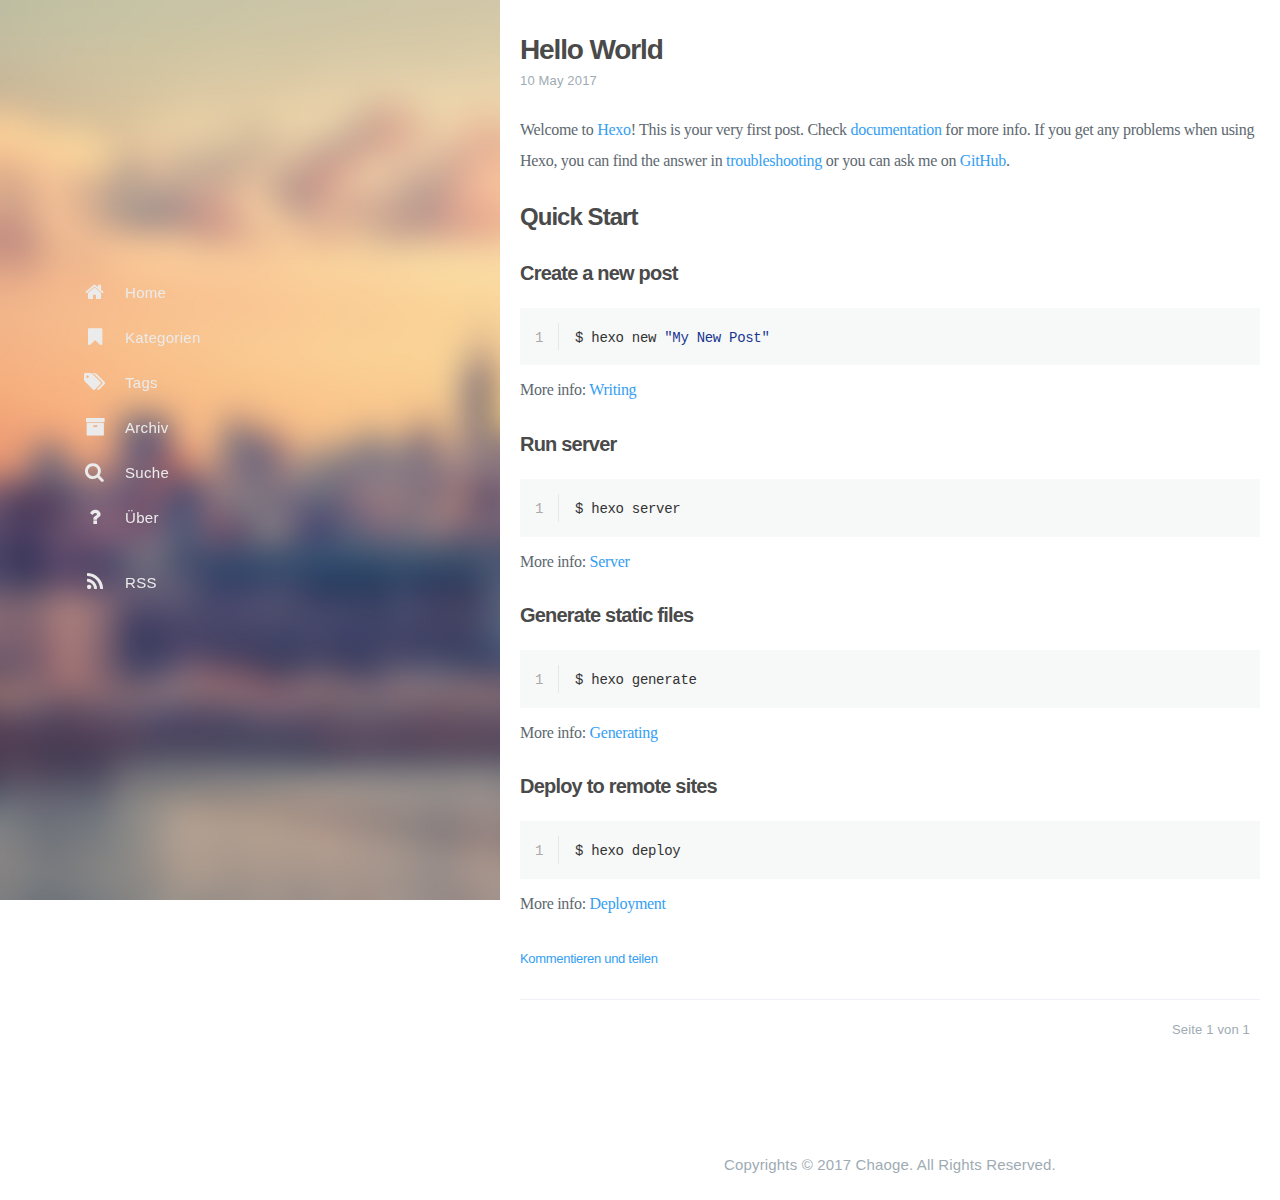
==== commit ebc4acd4: "Site updated: 2017-05-10 16:11:46" ====
--- a/archives/index.html
+++ b/archives/index.html
@@ -6,7 +6,7 @@
     <meta charset="UTF-8">
     <meta name="viewport" content="width=device-width, initial-scale=1">
     <meta name="generator" content="GOYO Site">
-    <title>Archives - GOYO Site</title>
+    <title>Archiv - GOYO Site</title>
     <meta name="author" content="Chaoge">
     
     
@@ -83,7 +83,7 @@
                         >
                     
                         <i class="sidebar-button-icon fa fa-lg fa-bookmark"></i>
-                        <span class="sidebar-button-desc">Categories</span>
+                        <span class="sidebar-button-desc">Kategorien</span>
                     </a>
             </li>
             
@@ -107,7 +107,7 @@
                         >
                     
                         <i class="sidebar-button-icon fa fa-lg fa-archive"></i>
-                        <span class="sidebar-button-desc">Archives</span>
+                        <span class="sidebar-button-desc">Archiv</span>
                     </a>
             </li>
             
@@ -119,7 +119,7 @@
                         >
                     
                         <i class="sidebar-button-icon fa fa-lg fa-search"></i>
-                        <span class="sidebar-button-desc">Search</span>
+                        <span class="sidebar-button-desc">Suche</span>
                     </a>
             </li>
             
@@ -131,7 +131,7 @@
                         >
                     
                         <i class="sidebar-button-icon fa fa-lg fa-question"></i>
-                        <span class="sidebar-button-desc">About</span>
+                        <span class="sidebar-button-desc">Über</span>
                     </a>
             </li>
             
@@ -183,7 +183,7 @@
                 <div class="postShorten-meta">
     <time itemprop="datePublished" datetime="2017-05-10T15:37:18+08:00">
 	
-		    May 10, 2017
+		    10 May 2017
     	
     </time>
     
@@ -208,7 +208,7 @@
                     
                         <p>
                             <a href="/2017/05/10/hello-world/#post-footer" class="postShorten-excerpt_link link">
-                                Comment and share
+                                Kommentieren und teilen
                             </a>
                         </p>
                     
@@ -222,7 +222,7 @@
     <ul class="pagination">
         
         
-        <li class="pagination-number">page 1 of 1</li>
+        <li class="pagination-number">Seite 1 von 1</li>
     </ul>
 </div>
 
@@ -281,7 +281,7 @@
             </form>
         </div>
         <div class="modal-body">
-            <div class="no-result text-color-light text-center">no post found</div>
+            <div class="no-result text-color-light text-center">keinen Beitrag gefunden</div>
             <div class="results">
                 
                 <div class="media">
@@ -307,10 +307,10 @@
         </div>
         <div class="modal-footer">
             <p class="results-count text-medium"
-                data-message-zero="no post found"
-                data-message-one="1 post found"
-                data-message-other="{n} posts found">
-                1 post found
+                data-message-zero="keinen Beitrag gefunden"
+                data-message-one="1 Beitrag gefunden"
+                data-message-other="{n} Einträge gefunden">
+                1 Beitrag gefunden
             </p>
         </div>
     </div>
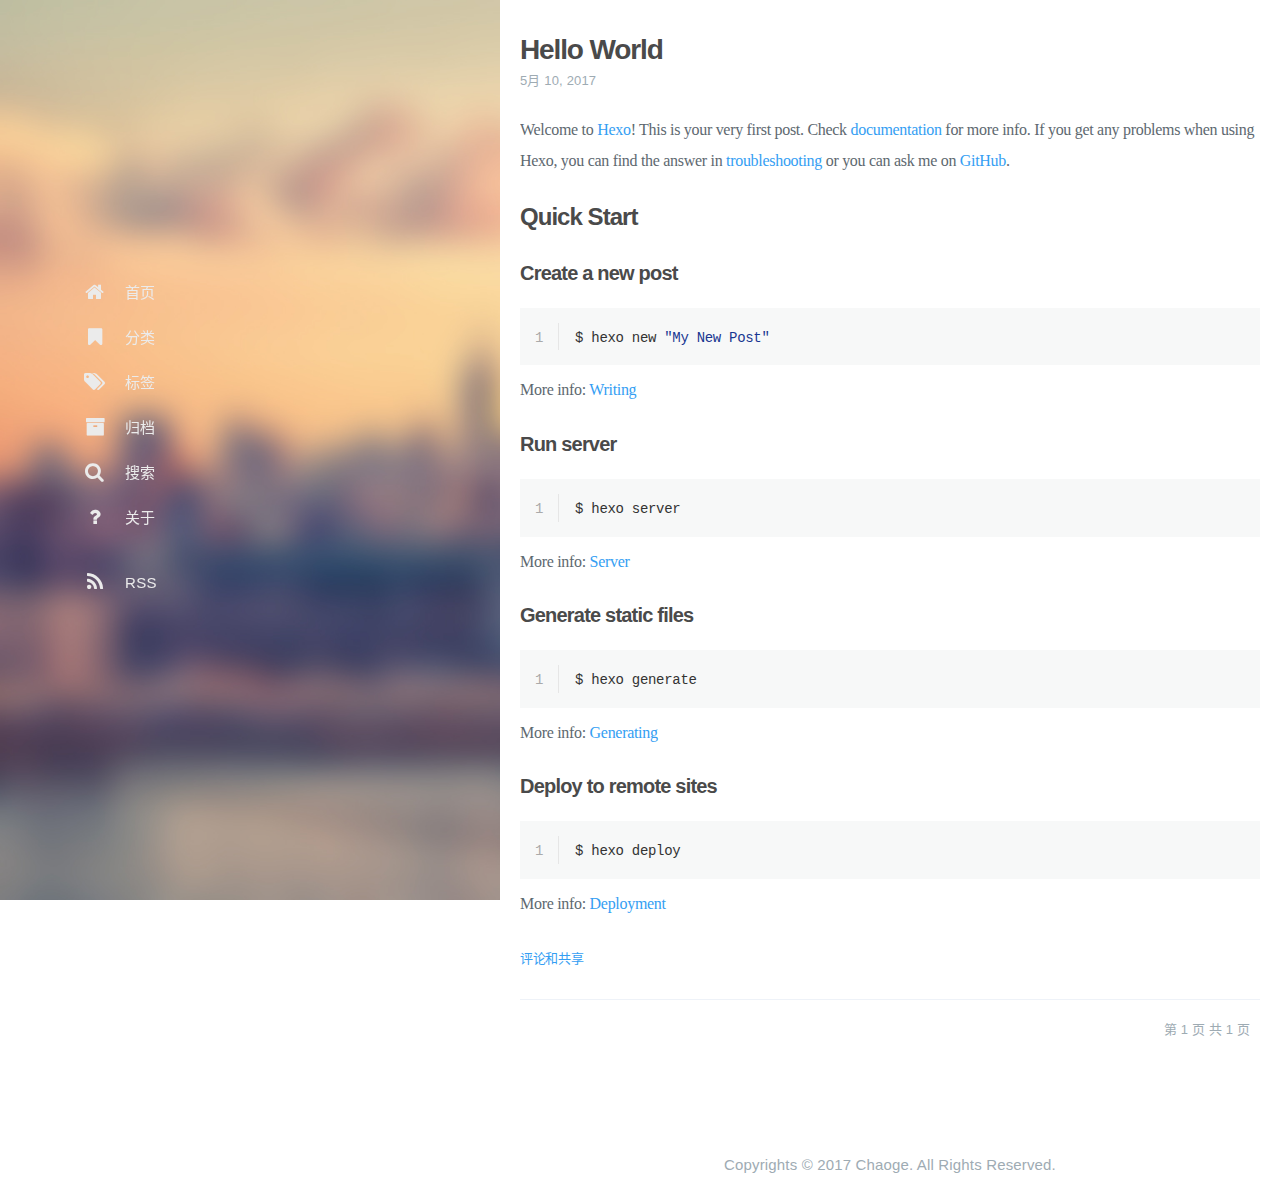
==== commit eaa3bea9: "Site updated: 2017-05-10 16:41:22" ====
--- a/archives/index.html
+++ b/archives/index.html
@@ -1,12 +1,12 @@
 
 <!DOCTYPE html>
-<html lang="null">
+<html lang="zh-cn">
     
 <head>
     <meta charset="UTF-8">
     <meta name="viewport" content="width=device-width, initial-scale=1">
     <meta name="generator" content="GOYO Site">
-    <title>Archiv - GOYO Site</title>
+    <title>归档 - GOYO Site</title>
     <meta name="author" content="Chaoge">
     
     
@@ -71,43 +71,43 @@
                         >
                     
                         <i class="sidebar-button-icon fa fa-lg fa-home"></i>
-                        <span class="sidebar-button-desc">Home</span>
-                    </a>
-            </li>
-            
-                <li class="sidebar-button">
-                    
-                        <a  class="sidebar-button-link "
-                             href="/all-categories"
+                        <span class="sidebar-button-desc">首页</span>
+                    </a>
+            </li>
+            
+                <li class="sidebar-button">
+                    
+                        <a  class="sidebar-button-link "
+                             href="/categories"
                             
                         >
                     
                         <i class="sidebar-button-icon fa fa-lg fa-bookmark"></i>
-                        <span class="sidebar-button-desc">Kategorien</span>
-                    </a>
-            </li>
-            
-                <li class="sidebar-button">
-                    
-                        <a  class="sidebar-button-link "
-                             href="/all-tags"
+                        <span class="sidebar-button-desc">分类</span>
+                    </a>
+            </li>
+            
+                <li class="sidebar-button">
+                    
+                        <a  class="sidebar-button-link "
+                             href="/tags"
                             
                         >
                     
                         <i class="sidebar-button-icon fa fa-lg fa-tags"></i>
-                        <span class="sidebar-button-desc">Tags</span>
-                    </a>
-            </li>
-            
-                <li class="sidebar-button">
-                    
-                        <a  class="sidebar-button-link "
-                             href="/all-archives"
+                        <span class="sidebar-button-desc">标签</span>
+                    </a>
+            </li>
+            
+                <li class="sidebar-button">
+                    
+                        <a  class="sidebar-button-link "
+                             href="/archives"
                             
                         >
                     
                         <i class="sidebar-button-icon fa fa-lg fa-archive"></i>
-                        <span class="sidebar-button-desc">Archiv</span>
+                        <span class="sidebar-button-desc">归档</span>
                     </a>
             </li>
             
@@ -119,7 +119,7 @@
                         >
                     
                         <i class="sidebar-button-icon fa fa-lg fa-search"></i>
-                        <span class="sidebar-button-desc">Suche</span>
+                        <span class="sidebar-button-desc">搜索</span>
                     </a>
             </li>
             
@@ -131,7 +131,7 @@
                         >
                     
                         <i class="sidebar-button-icon fa fa-lg fa-question"></i>
-                        <span class="sidebar-button-desc">Über</span>
+                        <span class="sidebar-button-desc">关于</span>
                     </a>
             </li>
             
@@ -183,7 +183,7 @@
                 <div class="postShorten-meta">
     <time itemprop="datePublished" datetime="2017-05-10T15:37:18+08:00">
 	
-		    10 May 2017
+		    5月 10, 2017
     	
     </time>
     
@@ -208,7 +208,7 @@
                     
                         <p>
                             <a href="/2017/05/10/hello-world/#post-footer" class="postShorten-excerpt_link link">
-                                Kommentieren und teilen
+                                评论和共享
                             </a>
                         </p>
                     
@@ -222,7 +222,7 @@
     <ul class="pagination">
         
         
-        <li class="pagination-number">Seite 1 von 1</li>
+        <li class="pagination-number">第 1 页 共 1 页</li>
     </ul>
 </div>
 
@@ -281,7 +281,7 @@
             </form>
         </div>
         <div class="modal-body">
-            <div class="no-result text-color-light text-center">keinen Beitrag gefunden</div>
+            <div class="no-result text-color-light text-center">没有找到文章</div>
             <div class="results">
                 
                 <div class="media">
@@ -293,7 +293,7 @@
                         <span class="media-meta">
                             <span class="media-date text-small">
                                 
-                                    May 10, 2017
+                                    2017年5月10日
                                 
                             </span>
                         </span>
@@ -307,10 +307,10 @@
         </div>
         <div class="modal-footer">
             <p class="results-count text-medium"
-                data-message-zero="keinen Beitrag gefunden"
-                data-message-one="1 Beitrag gefunden"
-                data-message-other="{n} Einträge gefunden">
-                1 Beitrag gefunden
+                data-message-zero="没有找到文章"
+                data-message-one="找到 1 篇文章"
+                data-message-other="找到 {n} 篇文章">
+                找到 1 篇文章
             </p>
         </div>
     </div>
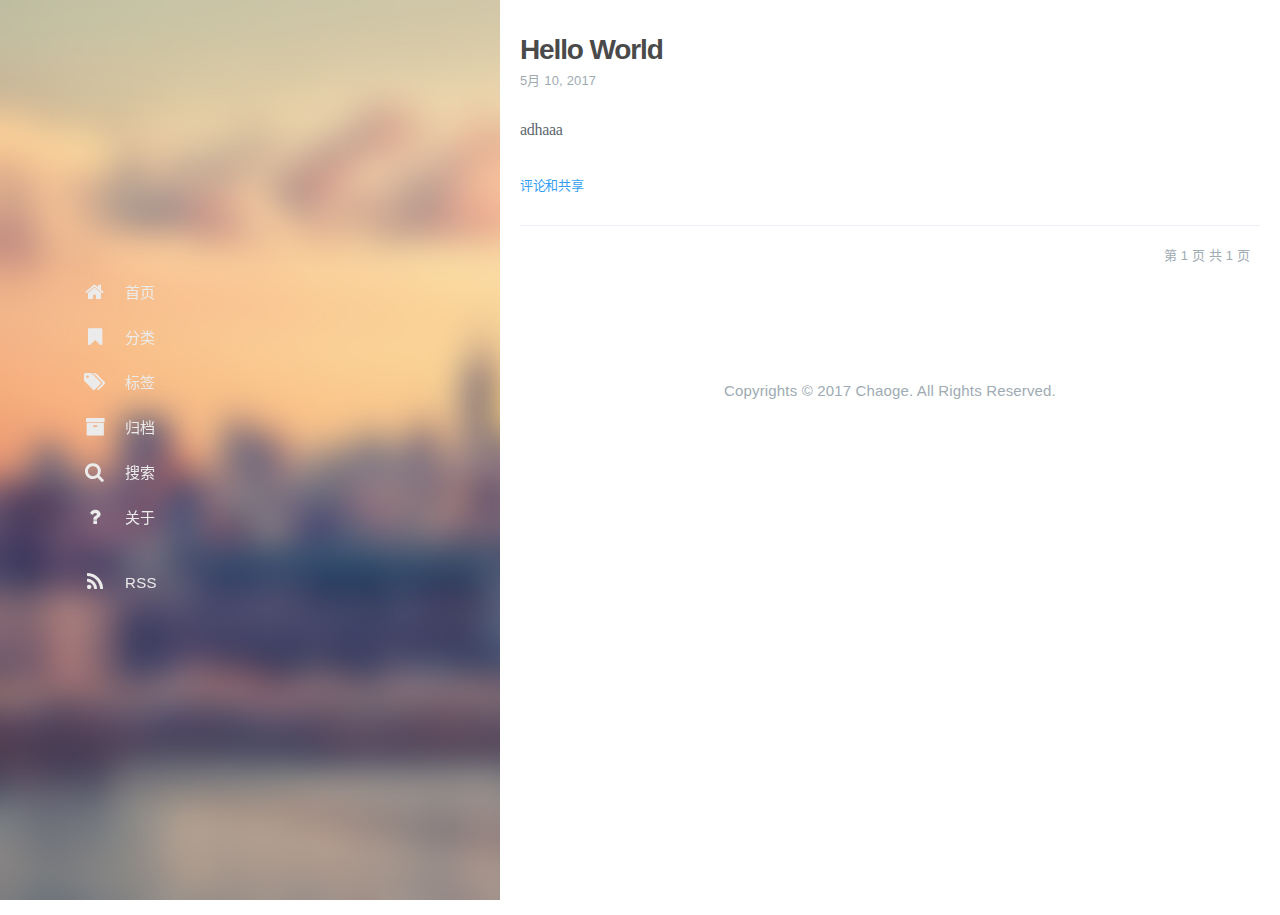
==== commit 24698b5b: "Site updated: 2017-05-10 16:51:14" ====
--- a/archives/index.html
+++ b/archives/index.html
@@ -181,7 +181,7 @@
                     
                 </h1>
                 <div class="postShorten-meta">
-    <time itemprop="datePublished" datetime="2017-05-10T15:37:18+08:00">
+    <time itemprop="datePublished" datetime="2017-05-10T15:37:00+08:00">
 	
 		    5月 10, 2017
     	
@@ -192,15 +192,7 @@
             </div>
             
                 <div class="postShorten-content" itemprop="articleBody">
-                    <p>Welcome to <a href="https://hexo.io/" target="_blank" rel="external">Hexo</a>! This is your very first post. Check <a href="https://hexo.io/docs/" target="_blank" rel="external">documentation</a> for more info. If you get any problems when using Hexo, you can find the answer in <a href="https://hexo.io/docs/troubleshooting.html" target="_blank" rel="external">troubleshooting</a> or you can ask me on <a href="https://github.com/hexojs/hexo/issues" target="_blank" rel="external">GitHub</a>.</p>
-<h2 id="Quick-Start"><a href="#Quick-Start" class="headerlink" title="Quick Start"></a>Quick Start</h2><h3 id="Create-a-new-post"><a href="#Create-a-new-post" class="headerlink" title="Create a new post"></a>Create a new post</h3><figure class="highlight bash"><table><tr><td class="gutter"><pre><div class="line">1</div></pre></td><td class="code"><pre><div class="line">$ hexo new <span class="string">"My New Post"</span></div></pre></td></tr></table></figure>
-<p>More info: <a href="https://hexo.io/docs/writing.html" target="_blank" rel="external">Writing</a></p>
-<h3 id="Run-server"><a href="#Run-server" class="headerlink" title="Run server"></a>Run server</h3><figure class="highlight bash"><table><tr><td class="gutter"><pre><div class="line">1</div></pre></td><td class="code"><pre><div class="line">$ hexo server</div></pre></td></tr></table></figure>
-<p>More info: <a href="https://hexo.io/docs/server.html" target="_blank" rel="external">Server</a></p>
-<h3 id="Generate-static-files"><a href="#Generate-static-files" class="headerlink" title="Generate static files"></a>Generate static files</h3><figure class="highlight bash"><table><tr><td class="gutter"><pre><div class="line">1</div></pre></td><td class="code"><pre><div class="line">$ hexo generate</div></pre></td></tr></table></figure>
-<p>More info: <a href="https://hexo.io/docs/generating.html" target="_blank" rel="external">Generating</a></p>
-<h3 id="Deploy-to-remote-sites"><a href="#Deploy-to-remote-sites" class="headerlink" title="Deploy to remote sites"></a>Deploy to remote sites</h3><figure class="highlight bash"><table><tr><td class="gutter"><pre><div class="line">1</div></pre></td><td class="code"><pre><div class="line">$ hexo deploy</div></pre></td></tr></table></figure>
-<p>More info: <a href="https://hexo.io/docs/deployment.html" target="_blank" rel="external">Deployment</a></p>
+                    <p>adhaaa</p>
 
                     
                         
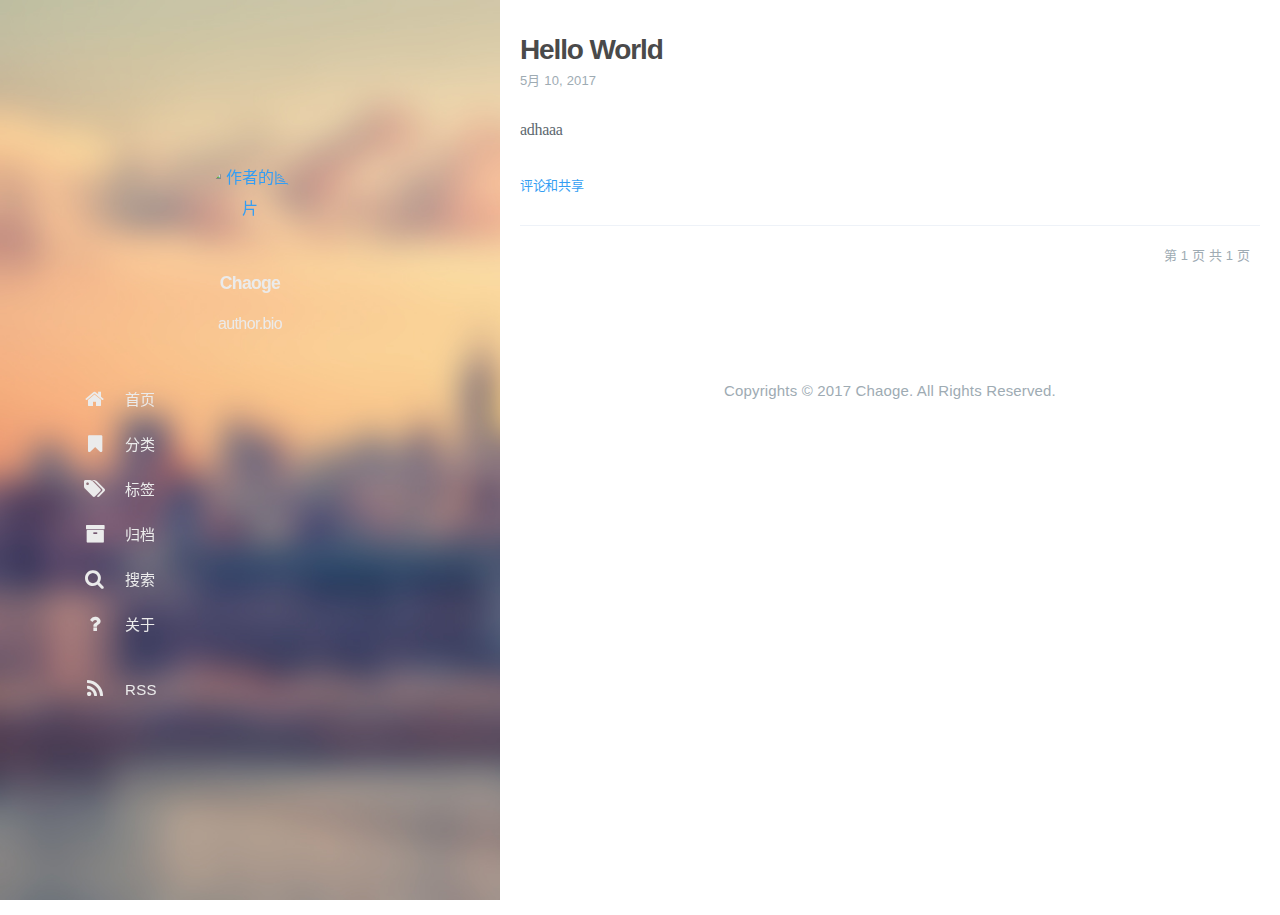
==== commit e489932b: "Site updated: 2017-05-10 17:02:48" ====
--- a/archives/index.html
+++ b/archives/index.html
@@ -22,6 +22,8 @@
         
     
     
+        <meta property="og:image" content="https://avatars2.githubusercontent.com/u/5189032?v=3&amp;s=460"/>
+    
     
     
     
@@ -37,6 +39,10 @@
             <!-- Define author's picture -->
 
 
+    
+        
+            
+        
     
 
 <header id="header" data-behavior="1">
@@ -50,15 +56,32 @@
                 href="#about">
         
         
+            <img class="header-picture" src="https://avatars2.githubusercontent.com/u/5189032?v=3&amp;s=460" alt="作者的图片"/>
+        
         </a>
     
 </header>
 
             <!-- Define author's picture -->
 
+
+
+        
+    
 
 <nav id="sidebar" data-behavior="1">
     <div class="sidebar-container">
+        
+            <div class="sidebar-profile">
+                <a href="/#about">
+                    <img class="sidebar-profile-picture" src="https://avatars2.githubusercontent.com/u/5189032?v=3&amp;s=460" alt="作者的图片"/>
+                </a>
+                <h4 class="sidebar-profile-name">Chaoge</h4>
+                
+                    <h5 class="sidebar-profile-bio"><p>author.bio</p>
+</h5>
+                
+            </div>
         
         
             <ul class="sidebar-buttons">
@@ -234,12 +257,18 @@
         
 
 
+    
+        
+    
+
 <div id="about">
     <div id="about-card">
         <div id="about-btn-close">
             <i class="fa fa-remove"></i>
         </div>
         
+            <img id="about-card-picture" src="https://avatars2.githubusercontent.com/u/5189032?v=3&amp;s=460" alt="作者的图片"/>
+        
             <h4 id="about-card-name">Chaoge</h4>
         
             <div id="about-card-bio"><p>author.bio</p>
@@ -253,6 +282,12 @@
 
             </div>
         
+        
+            <div id="about-card-location">
+                <i class="fa fa-map-marker"></i>
+                <br/>
+                Huhhot
+            </div>
         
     </div>
 </div>
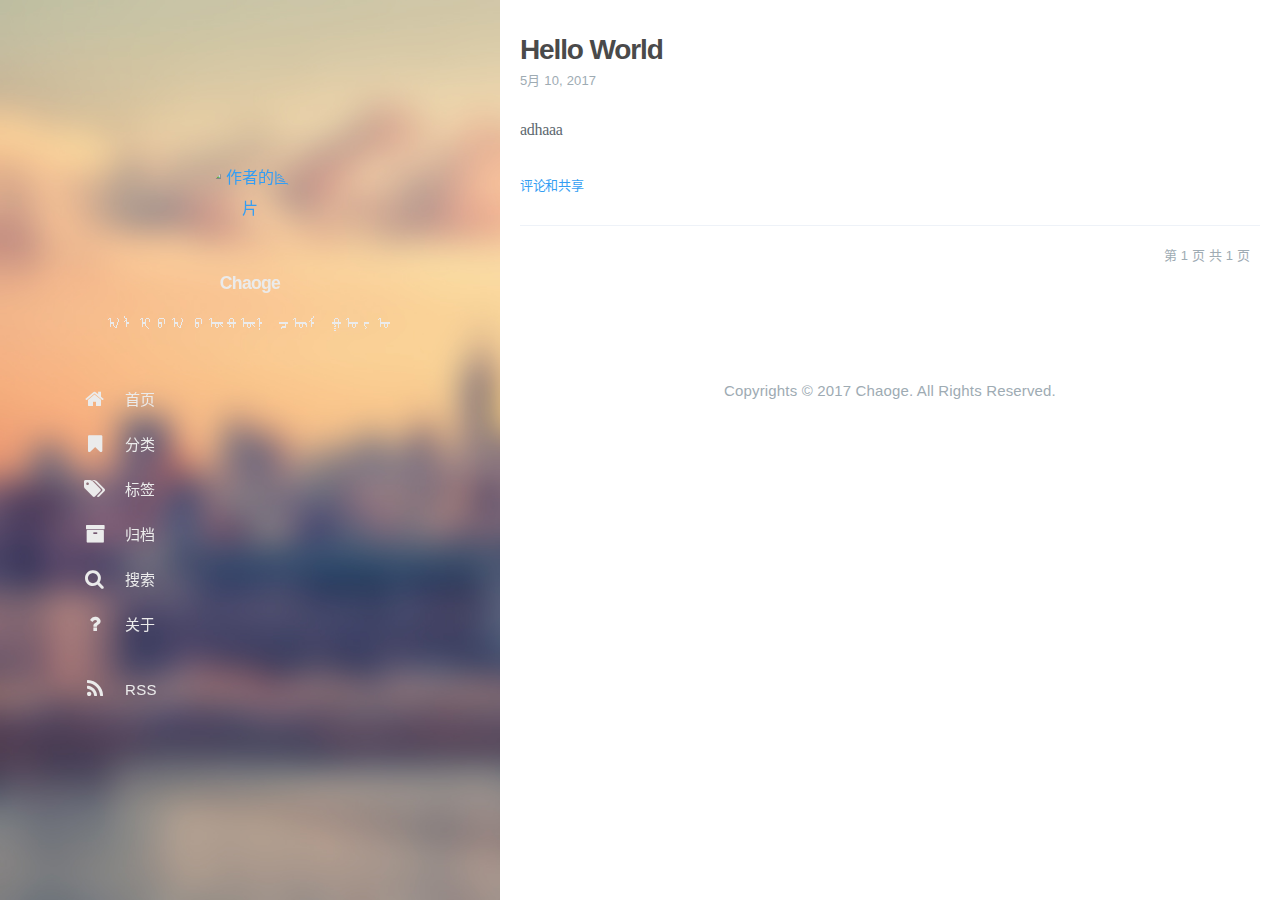
==== commit e9bdd097: "Site updated: 2017-05-10 17:24:41" ====
--- a/archives/index.html
+++ b/archives/index.html
@@ -78,7 +78,7 @@
                 </a>
                 <h4 class="sidebar-profile-name">Chaoge</h4>
                 
-                    <h5 class="sidebar-profile-bio"><p>author.bio</p>
+                    <h5 class="sidebar-profile-bio"><p>ᠠᠯᠢᠪᠠ ᠪᠦᠬᠦᠨ ᠴᠥᠮ ᠭᠤᠶᠤ</p>
 </h5>
                 
             </div>
@@ -271,14 +271,14 @@
         
             <h4 id="about-card-name">Chaoge</h4>
         
-            <div id="about-card-bio"><p>author.bio</p>
+            <div id="about-card-bio"><p>ᠠᠯᠢᠪᠠ ᠪᠦᠬᠦᠨ ᠴᠥᠮ ᠭᠤᠶᠤ</p>
 </div>
         
         
             <div id="about-card-job">
                 <i class="fa fa-briefcase"></i>
                 <br/>
-                <p>author.job</p>
+                <p>developer</p>
 
             </div>
         
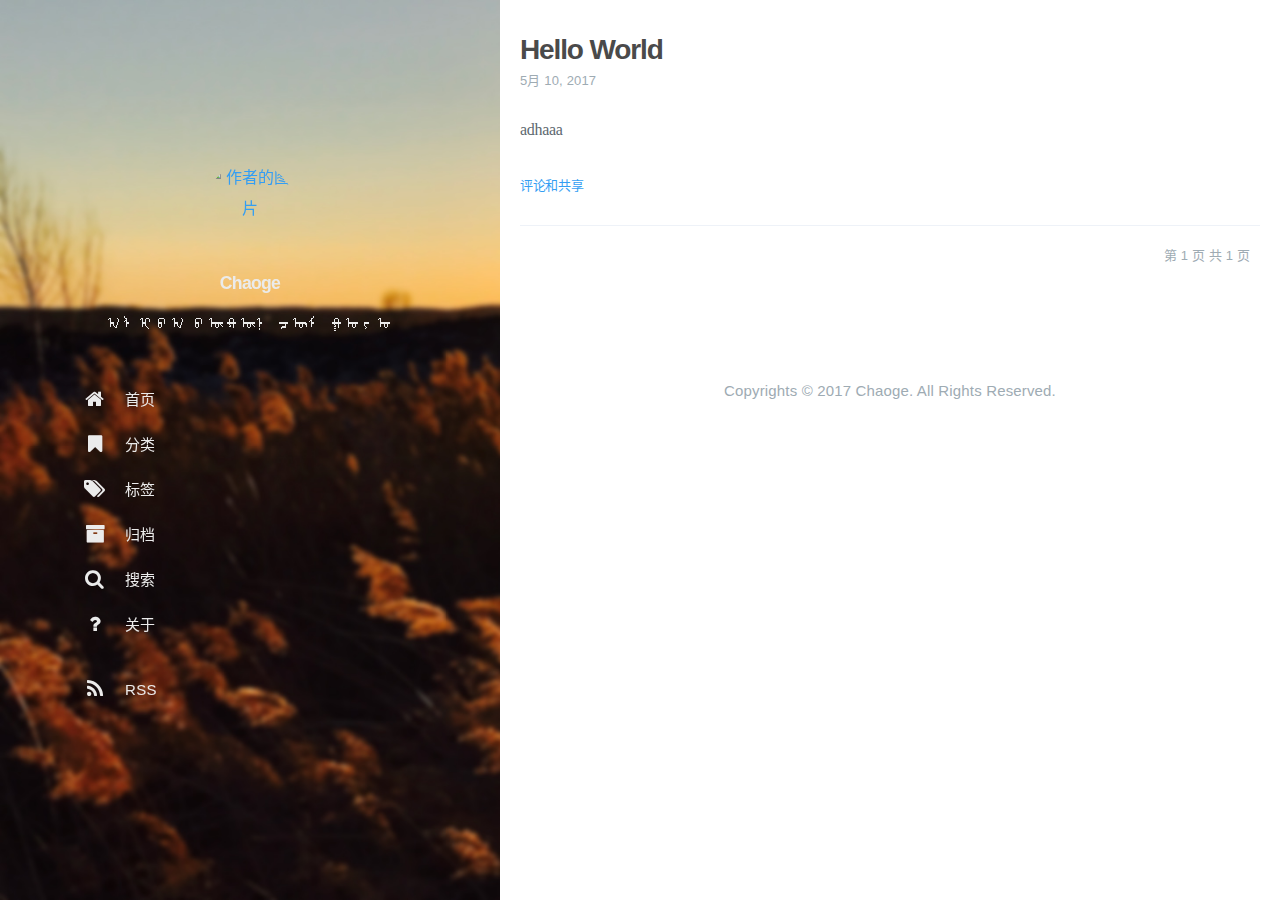
==== commit 64a3e7b8: "Site updated: 2017-05-10 17:57:04" ====
--- a/archives/index.html
+++ b/archives/index.html
@@ -344,7 +344,7 @@
 </div>
 
         
-<div id="cover" style="background-image:url('/assets/images/cover.jpg');"></div>
+<div id="cover" style="background-image:url('/assets/images/cover1.jpg');"></div>
         <!--SCRIPTS-->
 <script src="/assets/js/script-ivwiy10zeb8fifc4swnhkwneuk64y53w2scmdmtp8thi9cqfxh31aowtroaz.min.js"></script>
 <!--SCRIPTS END-->
